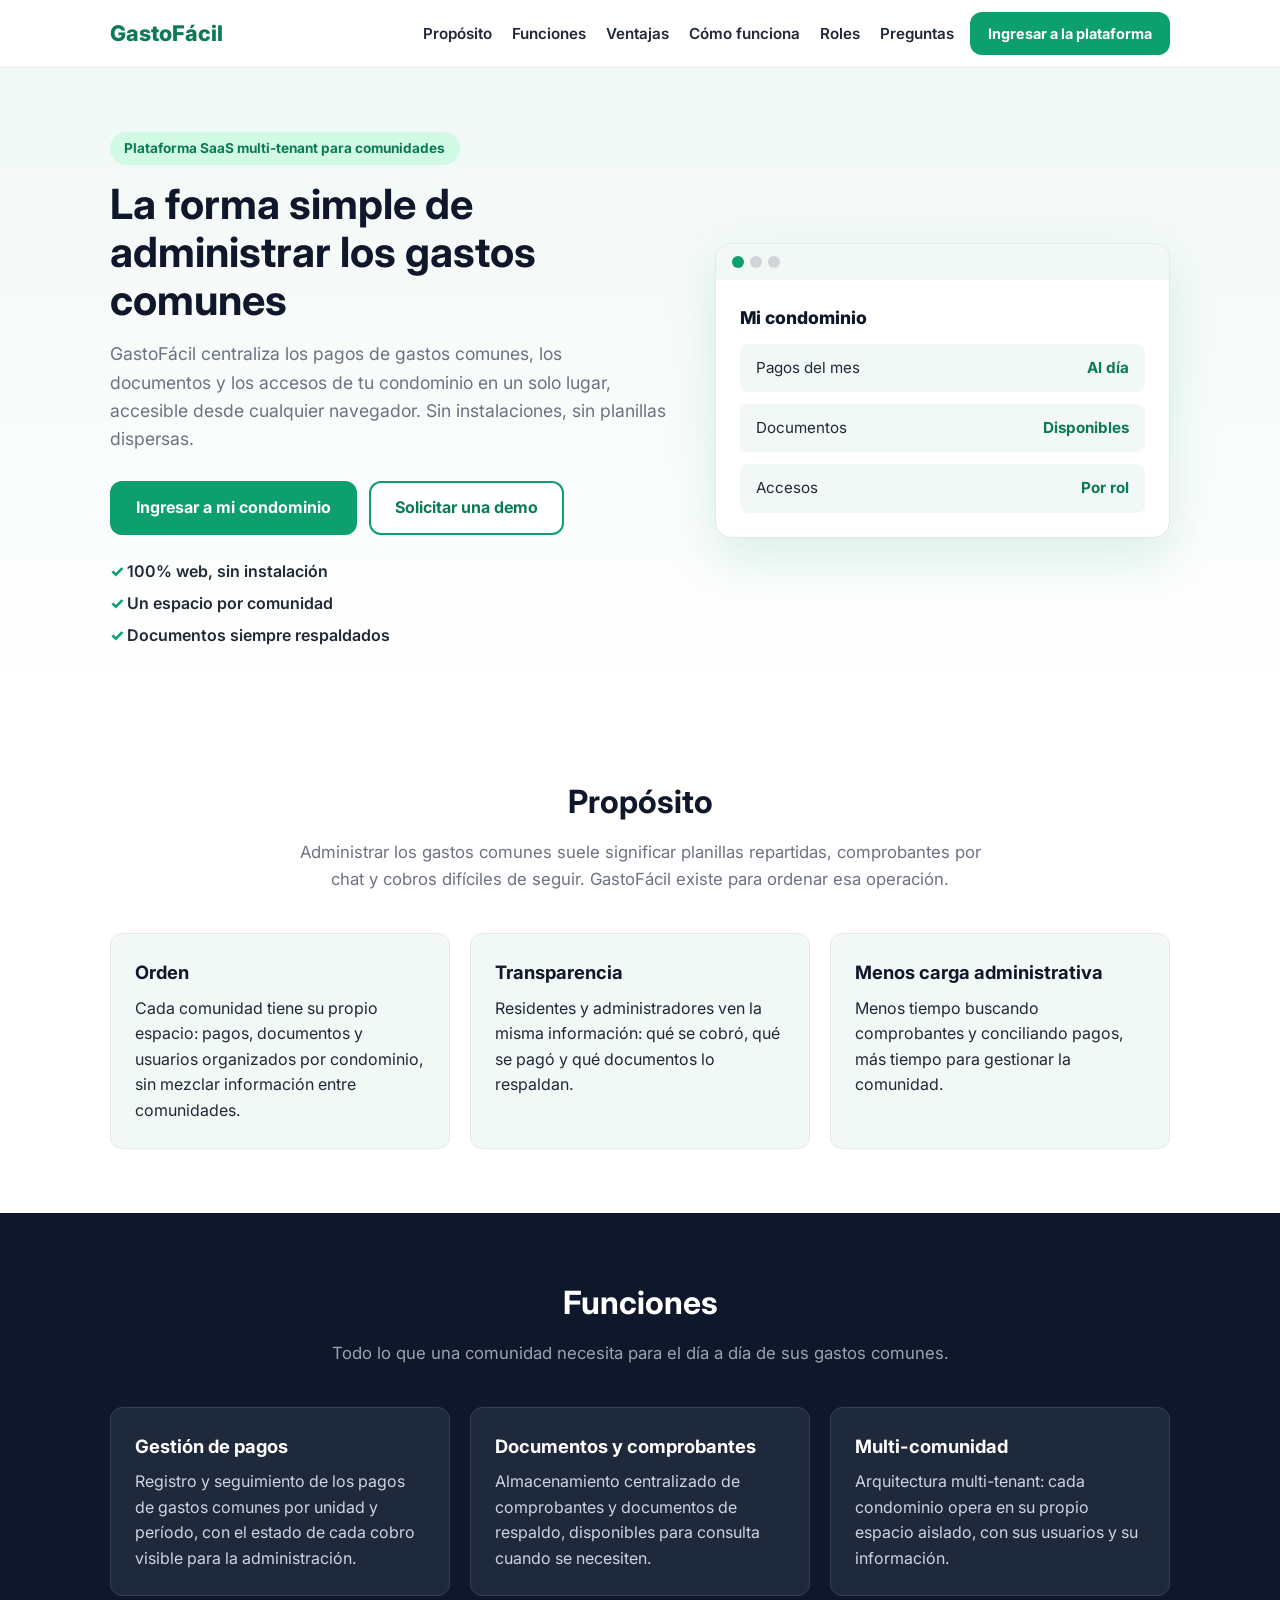
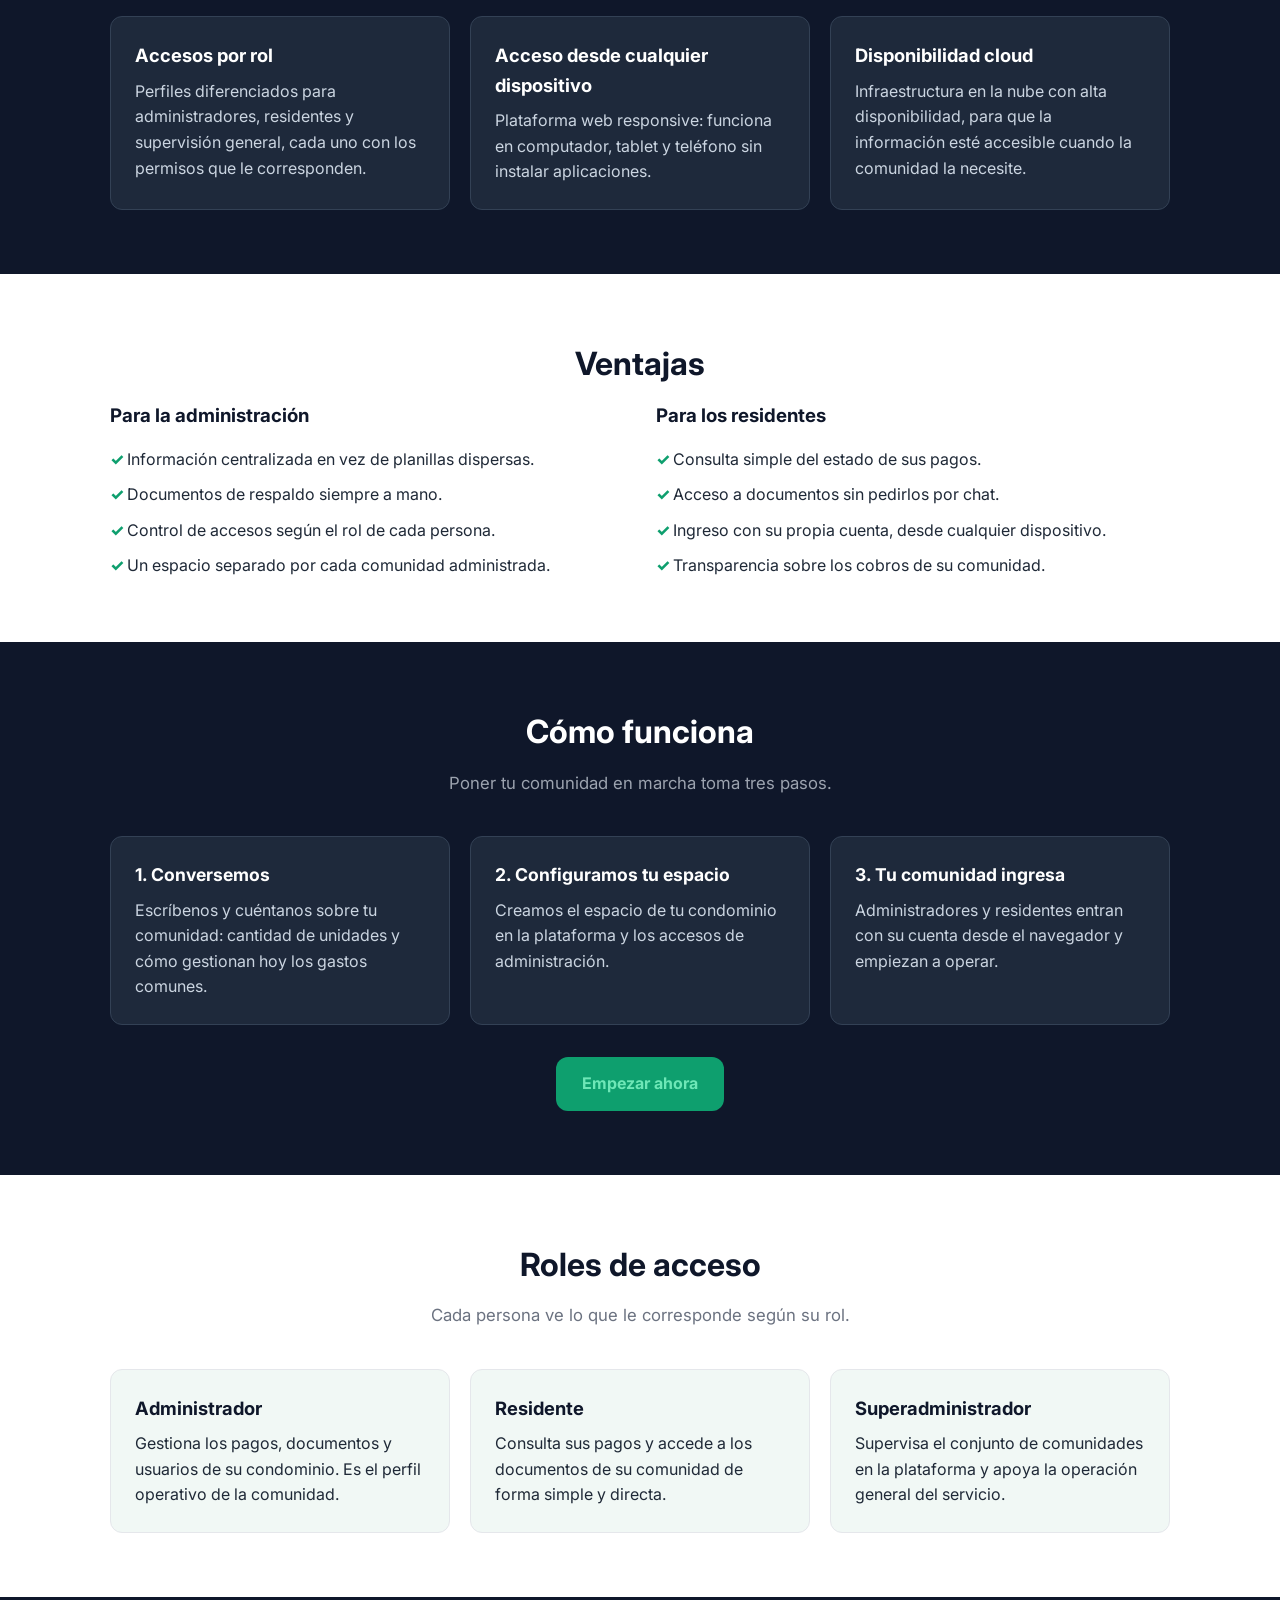
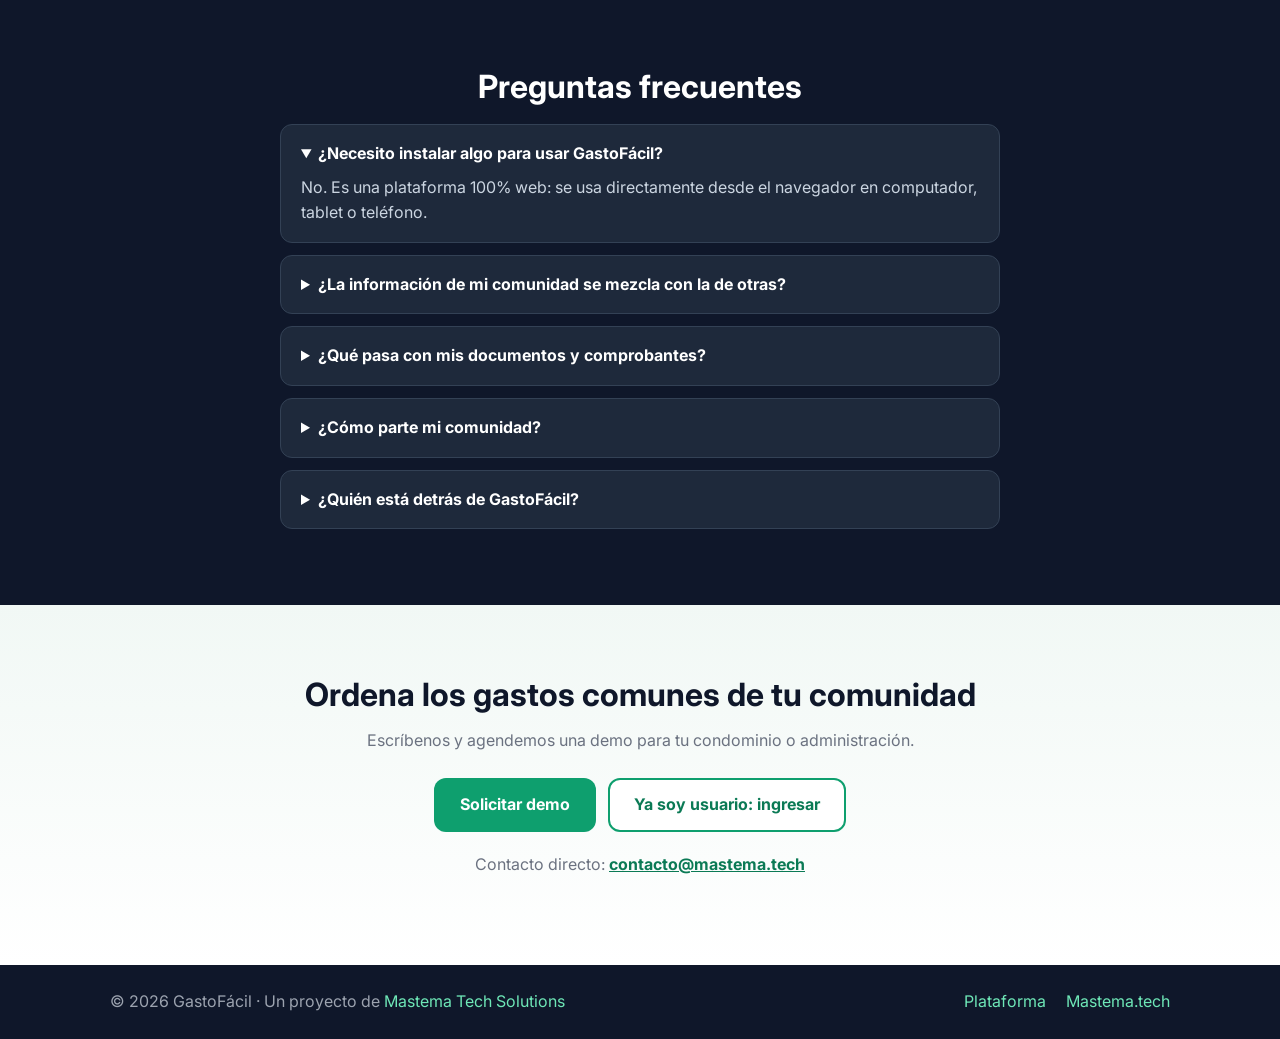
==== public/index.html @ b826c1fd "Estructura public/ + wrangler.jsonc para deploy en Cloudflare" ====
<!DOCTYPE html>
<html lang="es">
<head>
    <meta charset="UTF-8">
    <meta name="viewport" content="width=device-width, initial-scale=1.0">
    <meta name="description" content="GastoFácil: plataforma SaaS multi-tenant para administrar pagos de gastos comunes en comunidades habitacionales. Centraliza pagos, documentos y accesos por condominio.">
    <meta property="og:title" content="GastoFácil | Administración simple de gastos comunes">
    <meta property="og:description" content="Plataforma web para que condominios y comunidades gestionen pagos de gastos comunes, documentos y accesos en un solo lugar.">
    <meta property="og:type" content="website">
    <title>GastoFácil | Administración simple de gastos comunes</title>
    <link rel="preconnect" href="https://fonts.googleapis.com">
    <link rel="preconnect" href="https://fonts.gstatic.com" crossorigin>
    <link href="https://fonts.googleapis.com/css2?family=Inter:wght@400;600;700;800&display=swap" rel="stylesheet">
    <link rel="stylesheet" href="styles.css">
</head>
<body>
    <a href="#main-content" class="skip-link">Saltar al contenido principal</a>

    <header class="navbar">
        <div class="nav-content">
            <a href="#inicio" class="logo" aria-label="GastoFácil, ir al inicio">GastoFácil</a>
            <nav class="desktop-nav" aria-label="Navegación principal">
                <ul class="nav-links-desktop">
                    <li><a href="#proposito">Propósito</a></li>
                    <li><a href="#funciones">Funciones</a></li>
                    <li><a href="#ventajas">Ventajas</a></li>
                    <li><a href="#como-funciona">Cómo funciona</a></li>
                    <li><a href="#roles">Roles</a></li>
                    <li><a href="#faq">Preguntas</a></li>
                </ul>
            </nav>
            <a href="https://gastofacil.femedinare.tech/" class="btn btn-primary btn-sm">Ingresar a la plataforma</a>
            <button class="menu-toggle" aria-label="Abrir menú" aria-expanded="false">
                <span></span>
                <span></span>
                <span></span>
            </button>
        </div>
    </header>
    <nav class="mobile-nav" aria-label="Navegación móvil">
        <ul class="nav-links">
            <li><a href="#proposito">Propósito</a></li>
            <li><a href="#funciones">Funciones</a></li>
            <li><a href="#ventajas">Ventajas</a></li>
            <li><a href="#como-funciona">Cómo funciona</a></li>
            <li><a href="#roles">Roles</a></li>
            <li><a href="#faq">Preguntas</a></li>
            <li><a href="https://gastofacil.femedinare.tech/" class="btn btn-primary">Ingresar a la plataforma</a></li>
        </ul>
    </nav>

    <main id="main-content">
        <section id="inicio" class="hero">
            <div class="container hero-grid">
                <div class="hero-content">
                    <p class="hero-badge">Plataforma SaaS multi-tenant para comunidades</p>
                    <h1>La forma simple de administrar los gastos comunes</h1>
                    <p class="hero-description">GastoFácil centraliza los pagos de gastos comunes, los documentos y los accesos de tu condominio en un solo lugar, accesible desde cualquier navegador. Sin instalaciones, sin planillas dispersas.</p>
                    <div class="hero-buttons">
                        <a href="https://gastofacil.femedinare.tech/" class="btn btn-primary">Ingresar a mi condominio</a>
                        <a href="mailto:contacto@mastema.tech?subject=Demo%20GastoF%C3%A1cil%20para%20mi%20comunidad" class="btn btn-secondary">Solicitar una demo</a>
                    </div>
                    <ul class="hero-points">
                        <li>100% web, sin instalación</li>
                        <li>Un espacio por comunidad</li>
                        <li>Documentos siempre respaldados</li>
                    </ul>
                </div>
                <div class="hero-card" aria-hidden="true">
                    <div class="mock-window">
                        <div class="mock-bar"><span></span><span></span><span></span></div>
                        <div class="mock-body">
                            <p class="mock-title">Mi condominio</p>
                            <div class="mock-row"><span>Pagos del mes</span><strong>Al día</strong></div>
                            <div class="mock-row"><span>Documentos</span><strong>Disponibles</strong></div>
                            <div class="mock-row"><span>Accesos</span><strong>Por rol</strong></div>
                        </div>
                    </div>
                </div>
            </div>
        </section>

        <section id="proposito" class="section">
            <div class="container">
                <h2 class="section-title">Propósito</h2>
                <p class="section-lead">Administrar los gastos comunes suele significar planillas repartidas, comprobantes por chat y cobros difíciles de seguir. GastoFácil existe para ordenar esa operación.</p>
                <div class="cards-3">
                    <article class="card">
                        <h3>Orden</h3>
                        <p>Cada comunidad tiene su propio espacio: pagos, documentos y usuarios organizados por condominio, sin mezclar información entre comunidades.</p>
                    </article>
                    <article class="card">
                        <h3>Transparencia</h3>
                        <p>Residentes y administradores ven la misma información: qué se cobró, qué se pagó y qué documentos lo respaldan.</p>
                    </article>
                    <article class="card">
                        <h3>Menos carga administrativa</h3>
                        <p>Menos tiempo buscando comprobantes y conciliando pagos, más tiempo para gestionar la comunidad.</p>
                    </article>
                </div>
            </div>
        </section>

        <section id="funciones" class="section section-dark">
            <div class="container">
                <h2 class="section-title">Funciones</h2>
                <p class="section-lead">Todo lo que una comunidad necesita para el día a día de sus gastos comunes.</p>
                <div class="cards-3">
                    <article class="card">
                        <h3>Gestión de pagos</h3>
                        <p>Registro y seguimiento de los pagos de gastos comunes por unidad y período, con el estado de cada cobro visible para la administración.</p>
                    </article>
                    <article class="card">
                        <h3>Documentos y comprobantes</h3>
                        <p>Almacenamiento centralizado de comprobantes y documentos de respaldo, disponibles para consulta cuando se necesiten.</p>
                    </article>
                    <article class="card">
                        <h3>Multi-comunidad</h3>
                        <p>Arquitectura multi-tenant: cada condominio opera en su propio espacio aislado, con sus usuarios y su información.</p>
                    </article>
                    <article class="card">
                        <h3>Accesos por rol</h3>
                        <p>Perfiles diferenciados para administradores, residentes y supervisión general, cada uno con los permisos que le corresponden.</p>
                    </article>
                    <article class="card">
                        <h3>Acceso desde cualquier dispositivo</h3>
                        <p>Plataforma web responsive: funciona en computador, tablet y teléfono sin instalar aplicaciones.</p>
                    </article>
                    <article class="card">
                        <h3>Disponibilidad cloud</h3>
                        <p>Infraestructura en la nube con alta disponibilidad, para que la información esté accesible cuando la comunidad la necesite.</p>
                    </article>
                </div>
            </div>
        </section>

        <section id="ventajas" class="section">
            <div class="container">
                <h2 class="section-title">Ventajas</h2>
                <div class="split">
                    <div>
                        <h3>Para la administración</h3>
                        <ul class="check-list">
                            <li>Información centralizada en vez de planillas dispersas.</li>
                            <li>Documentos de respaldo siempre a mano.</li>
                            <li>Control de accesos según el rol de cada persona.</li>
                            <li>Un espacio separado por cada comunidad administrada.</li>
                        </ul>
                    </div>
                    <div>
                        <h3>Para los residentes</h3>
                        <ul class="check-list">
                            <li>Consulta simple del estado de sus pagos.</li>
                            <li>Acceso a documentos sin pedirlos por chat.</li>
                            <li>Ingreso con su propia cuenta, desde cualquier dispositivo.</li>
                            <li>Transparencia sobre los cobros de su comunidad.</li>
                        </ul>
                    </div>
                </div>
            </div>
        </section>

        <section id="como-funciona" class="section section-dark">
            <div class="container">
                <h2 class="section-title">Cómo funciona</h2>
                <p class="section-lead">Poner tu comunidad en marcha toma tres pasos.</p>
                <ol class="steps">
                    <li>
                        <strong>1. Conversemos</strong>
                        <p>Escríbenos y cuéntanos sobre tu comunidad: cantidad de unidades y cómo gestionan hoy los gastos comunes.</p>
                    </li>
                    <li>
                        <strong>2. Configuramos tu espacio</strong>
                        <p>Creamos el espacio de tu condominio en la plataforma y los accesos de administración.</p>
                    </li>
                    <li>
                        <strong>3. Tu comunidad ingresa</strong>
                        <p>Administradores y residentes entran con su cuenta desde el navegador y empiezan a operar.</p>
                    </li>
                </ol>
                <div class="center">
                    <a href="mailto:contacto@mastema.tech?subject=Quiero%20GastoF%C3%A1cil%20para%20mi%20comunidad" class="btn btn-primary">Empezar ahora</a>
                </div>
            </div>
        </section>

        <section id="roles" class="section">
            <div class="container">
                <h2 class="section-title">Roles de acceso</h2>
                <p class="section-lead">Cada persona ve lo que le corresponde según su rol.</p>
                <div class="cards-3">
                    <article class="card">
                        <h3>Administrador</h3>
                        <p>Gestiona los pagos, documentos y usuarios de su condominio. Es el perfil operativo de la comunidad.</p>
                    </article>
                    <article class="card">
                        <h3>Residente</h3>
                        <p>Consulta sus pagos y accede a los documentos de su comunidad de forma simple y directa.</p>
                    </article>
                    <article class="card">
                        <h3>Superadministrador</h3>
                        <p>Supervisa el conjunto de comunidades en la plataforma y apoya la operación general del servicio.</p>
                    </article>
                </div>
            </div>
        </section>

        <section id="faq" class="section section-dark">
            <div class="container narrow">
                <h2 class="section-title">Preguntas frecuentes</h2>
                <details class="faq-item" open>
                    <summary>¿Necesito instalar algo para usar GastoFácil?</summary>
                    <p>No. Es una plataforma 100% web: se usa directamente desde el navegador en computador, tablet o teléfono.</p>
                </details>
                <details class="faq-item">
                    <summary>¿La información de mi comunidad se mezcla con la de otras?</summary>
                    <p>No. La plataforma es multi-tenant: cada condominio tiene su propio espacio aislado con sus usuarios y su información.</p>
                </details>
                <details class="faq-item">
                    <summary>¿Qué pasa con mis documentos y comprobantes?</summary>
                    <p>Quedan almacenados de forma centralizada en la plataforma, disponibles para consulta y con respaldo en infraestructura cloud.</p>
                </details>
                <details class="faq-item">
                    <summary>¿Cómo parte mi comunidad?</summary>
                    <p>Escríbenos a <a href="mailto:contacto@mastema.tech">contacto@mastema.tech</a>. Configuramos el espacio de tu condominio y creamos los accesos iniciales.</p>
                </details>
                <details class="faq-item">
                    <summary>¿Quién está detrás de GastoFácil?</summary>
                    <p>GastoFácil es un proyecto de <a href="https://mastema.tech" target="_blank" rel="noopener noreferrer">Mastema Tech Solutions</a>, startup dedicada al desarrollo de SaaS, soporte TI y ciberseguridad.</p>
                </details>
            </div>
        </section>

        <section id="contacto" class="section cta">
            <div class="container narrow center">
                <h2>Ordena los gastos comunes de tu comunidad</h2>
                <p>Escríbenos y agendemos una demo para tu condominio o administración.</p>
                <div class="hero-buttons center">
                    <a href="mailto:contacto@mastema.tech?subject=Demo%20GastoF%C3%A1cil" class="btn btn-primary">Solicitar demo</a>
                    <a href="https://gastofacil.femedinare.tech/" class="btn btn-secondary">Ya soy usuario: ingresar</a>
                </div>
                <p class="contact-direct">Contacto directo: <a href="mailto:contacto@mastema.tech">contacto@mastema.tech</a></p>
            </div>
        </section>
    </main>

    <footer class="footer">
        <div class="container footer-grid">
            <p>&copy; <span id="year">2026</span> GastoFácil · Un proyecto de <a href="https://mastema.tech" target="_blank" rel="noopener noreferrer">Mastema Tech Solutions</a></p>
            <div class="footer-links">
                <a href="https://gastofacil.femedinare.tech/">Plataforma</a>
                <a href="https://mastema.tech" target="_blank" rel="noopener noreferrer">Mastema.tech</a>
            </div>
        </div>
    </footer>

    <script src="script.js"></script>
</body>
</html>
---- public/styles.css ----
:root {
    --primary: #0e9f6e;
    --primary-dark: #0b7a55;
    --dark: #0f172a;
    --dark-2: #1e293b;
    --bg: #ffffff;
    --bg-soft: #f1f8f5;
    --text: #1f2937;
    --muted: #6b7280;
    --border: #e5e7eb;
    --radius: 12px;
    --max-width: 1100px;
}

* { box-sizing: border-box; margin: 0; padding: 0; }

html { scroll-behavior: smooth; }

body {
    font-family: 'Inter', system-ui, -apple-system, sans-serif;
    color: var(--text);
    background: var(--bg);
    line-height: 1.6;
}

.skip-link {
    position: absolute;
    left: -9999px;
    top: 0;
    background: var(--dark);
    color: #fff;
    padding: 0.75rem 1rem;
    z-index: 100;
}
.skip-link:focus { left: 0; }

.container { max-width: var(--max-width); margin: 0 auto; padding: 0 1.25rem; }
.container.narrow { max-width: 760px; }
.center { text-align: center; }

/* Navbar */
.navbar {
    position: sticky;
    top: 0;
    z-index: 50;
    background: rgba(255, 255, 255, 0.95);
    backdrop-filter: blur(8px);
    border-bottom: 1px solid var(--border);
}
.nav-content {
    max-width: var(--max-width);
    margin: 0 auto;
    padding: 0.75rem 1.25rem;
    display: flex;
    align-items: center;
    gap: 1rem;
}
.logo { font-weight: 800; font-size: 1.35rem; color: var(--primary-dark); text-decoration: none; }
.desktop-nav { margin-left: auto; }
.nav-links-desktop { display: flex; gap: 1.25rem; list-style: none; }
.nav-links-desktop a { text-decoration: none; color: var(--text); font-weight: 600; font-size: 0.95rem; }
.nav-links-desktop a:hover { color: var(--primary-dark); }

.menu-toggle {
    display: none;
    flex-direction: column;
    gap: 5px;
    background: none;
    border: none;
    cursor: pointer;
    padding: 0.5rem;
    min-width: 44px;
    min-height: 44px;
    justify-content: center;
}
.menu-toggle span { display: block; width: 24px; height: 3px; background: var(--dark); border-radius: 2px; }

.mobile-nav { display: none; background: #fff; border-bottom: 1px solid var(--border); }
.mobile-nav.active { display: block; }
.mobile-nav .nav-links { list-style: none; padding: 0.5rem 1.25rem 1rem; }
.mobile-nav .nav-links a:not(.btn) {
    display: block;
    padding: 0.75rem 0;
    text-decoration: none;
    color: var(--text);
    font-weight: 600;
    border-bottom: 1px solid var(--border);
}
.mobile-nav .btn { margin-top: 0.75rem; }

/* Buttons */
.btn {
    display: inline-block;
    padding: 0.75rem 1.5rem;
    border-radius: var(--radius);
    font-weight: 700;
    text-decoration: none;
    border: 2px solid transparent;
    cursor: pointer;
}
.btn-primary { background: var(--primary); color: #fff; }
.btn-primary:hover { background: var(--primary-dark); }
.btn-secondary { background: #fff; color: var(--primary-dark); border-color: var(--primary); }
.btn-secondary:hover { background: var(--bg-soft); }
.btn-sm { padding: 0.5rem 1rem; font-size: 0.9rem; }

/* Hero */
.hero { background: linear-gradient(180deg, var(--bg-soft), #fff); padding: 4rem 0; }
.hero-grid { display: grid; grid-template-columns: 1.1fr 0.9fr; gap: 3rem; align-items: center; }
.hero-badge {
    display: inline-block;
    background: #d1fae5;
    color: var(--primary-dark);
    font-weight: 700;
    font-size: 0.85rem;
    padding: 0.35rem 0.9rem;
    border-radius: 999px;
    margin-bottom: 1rem;
}
.hero h1 { font-size: 2.6rem; line-height: 1.15; color: var(--dark); margin-bottom: 1rem; }
.hero-description { font-size: 1.1rem; color: var(--muted); margin-bottom: 1.75rem; }
.hero-buttons { display: flex; gap: 0.75rem; flex-wrap: wrap; }
.hero-buttons.center { justify-content: center; }
.hero-points { list-style: none; margin-top: 1.5rem; display: flex; flex-direction: column; gap: 0.4rem; }
.hero-points li { color: var(--text); font-weight: 600; }
.hero-points li::before { content: "✓ "; color: var(--primary); font-weight: 800; }

.mock-window {
    background: #fff;
    border: 1px solid var(--border);
    border-radius: 16px;
    box-shadow: 0 20px 50px rgba(14, 159, 110, 0.15);
    overflow: hidden;
}
.mock-bar { display: flex; gap: 6px; padding: 0.75rem 1rem; background: var(--bg-soft); }
.mock-bar span { width: 12px; height: 12px; border-radius: 50%; background: #d1d5db; }
.mock-bar span:first-child { background: var(--primary); }
.mock-body { padding: 1.5rem; display: flex; flex-direction: column; gap: 0.75rem; }
.mock-title { font-weight: 800; color: var(--dark); font-size: 1.1rem; }
.mock-row {
    display: flex;
    justify-content: space-between;
    padding: 0.75rem 1rem;
    background: var(--bg-soft);
    border-radius: 8px;
    font-size: 0.95rem;
}
.mock-row strong { color: var(--primary-dark); }

/* Sections */
.section { padding: 4rem 0; }
.section-dark { background: var(--dark); color: #e5e7eb; }
.section-dark .section-title { color: #fff; }
.section-dark .section-lead { color: #9ca3af; }
.section-dark .card { background: var(--dark-2); border-color: #334155; color: #e5e7eb; }
.section-dark .card h3 { color: #fff; }
.section-dark .card p { color: #cbd5e1; }
.section-dark a { color: #6ee7b7; }

.section-title { font-size: 2rem; color: var(--dark); margin-bottom: 0.75rem; text-align: center; }
.section-lead { text-align: center; color: var(--muted); max-width: 700px; margin: 0 auto 2.5rem; font-size: 1.05rem; }

.cards-3 { display: grid; grid-template-columns: repeat(3, 1fr); gap: 1.25rem; }
.card {
    background: #fff;
    border: 1px solid var(--border);
    border-radius: var(--radius);
    padding: 1.5rem;
}
.section:not(.section-dark) .card { background: var(--bg-soft); }
.card h3 { color: var(--dark); margin-bottom: 0.5rem; font-size: 1.15rem; }

.split { display: grid; grid-template-columns: 1fr 1fr; gap: 2rem; }
.split h3 { color: var(--dark); margin-bottom: 1rem; }
.check-list { list-style: none; display: flex; flex-direction: column; gap: 0.6rem; }
.check-list li::before { content: "✓ "; color: var(--primary); font-weight: 800; }

.steps { list-style: none; display: grid; grid-template-columns: repeat(3, 1fr); gap: 1.25rem; margin-bottom: 2rem; counter-reset: step; }
.steps li { background: var(--dark-2); border: 1px solid #334155; border-radius: var(--radius); padding: 1.5rem; }
.steps strong { color: #fff; font-size: 1.1rem; display: block; margin-bottom: 0.5rem; }
.steps p { color: #cbd5e1; }

.faq-item {
    background: var(--dark-2);
    border: 1px solid #334155;
    border-radius: var(--radius);
    padding: 1rem 1.25rem;
    margin-bottom: 0.75rem;
}
.faq-item summary { cursor: pointer; font-weight: 700; color: #fff; }
.faq-item p { margin-top: 0.5rem; color: #cbd5e1; }

.cta { background: linear-gradient(180deg, var(--bg-soft), #fff); }
.cta h2 { color: var(--dark); font-size: 2rem; margin-bottom: 0.5rem; }
.cta p { color: var(--muted); margin-bottom: 1.5rem; }
.contact-direct { margin-top: 1.25rem; }
.contact-direct a { color: var(--primary-dark); font-weight: 700; }

/* Footer */
.footer { background: var(--dark); color: #9ca3af; padding: 1.5rem 0; }
.footer-grid { display: flex; justify-content: space-between; align-items: center; gap: 1rem; flex-wrap: wrap; }
.footer a { color: #6ee7b7; text-decoration: none; }
.footer-links { display: flex; gap: 1.25rem; }

a:focus-visible, button:focus-visible, summary:focus-visible {
    outline: 3px solid var(--primary);
    outline-offset: 2px;
}

@media (max-width: 900px) {
    .hero-grid { grid-template-columns: 1fr; }
    .cards-3 { grid-template-columns: 1fr 1fr; }
    .steps { grid-template-columns: 1fr; }
}
@media (max-width: 640px) {
    .desktop-nav, .nav-content .btn-sm { display: none; }
    .menu-toggle { display: flex; margin-left: auto; }
    .cards-3, .split { grid-template-columns: 1fr; }
    .hero h1 { font-size: 2rem; }
    .section { padding: 3rem 0; }
}
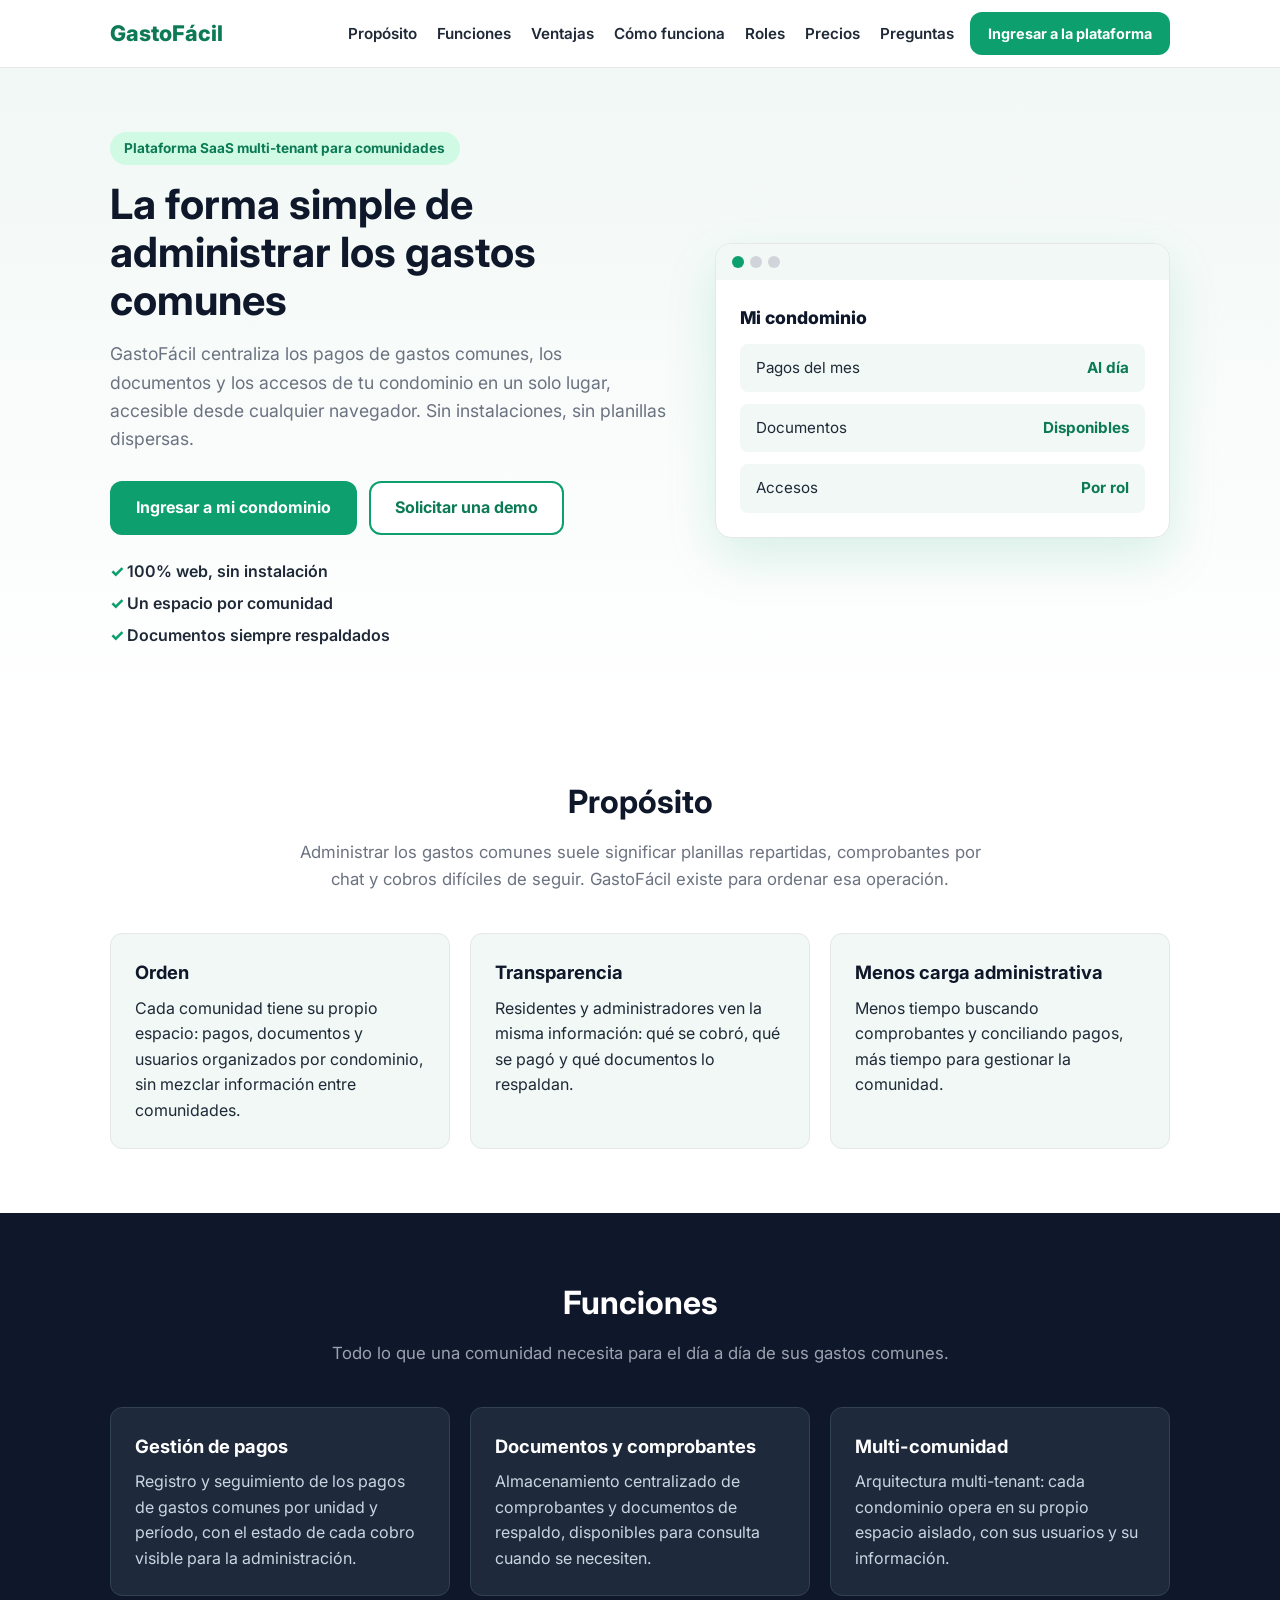
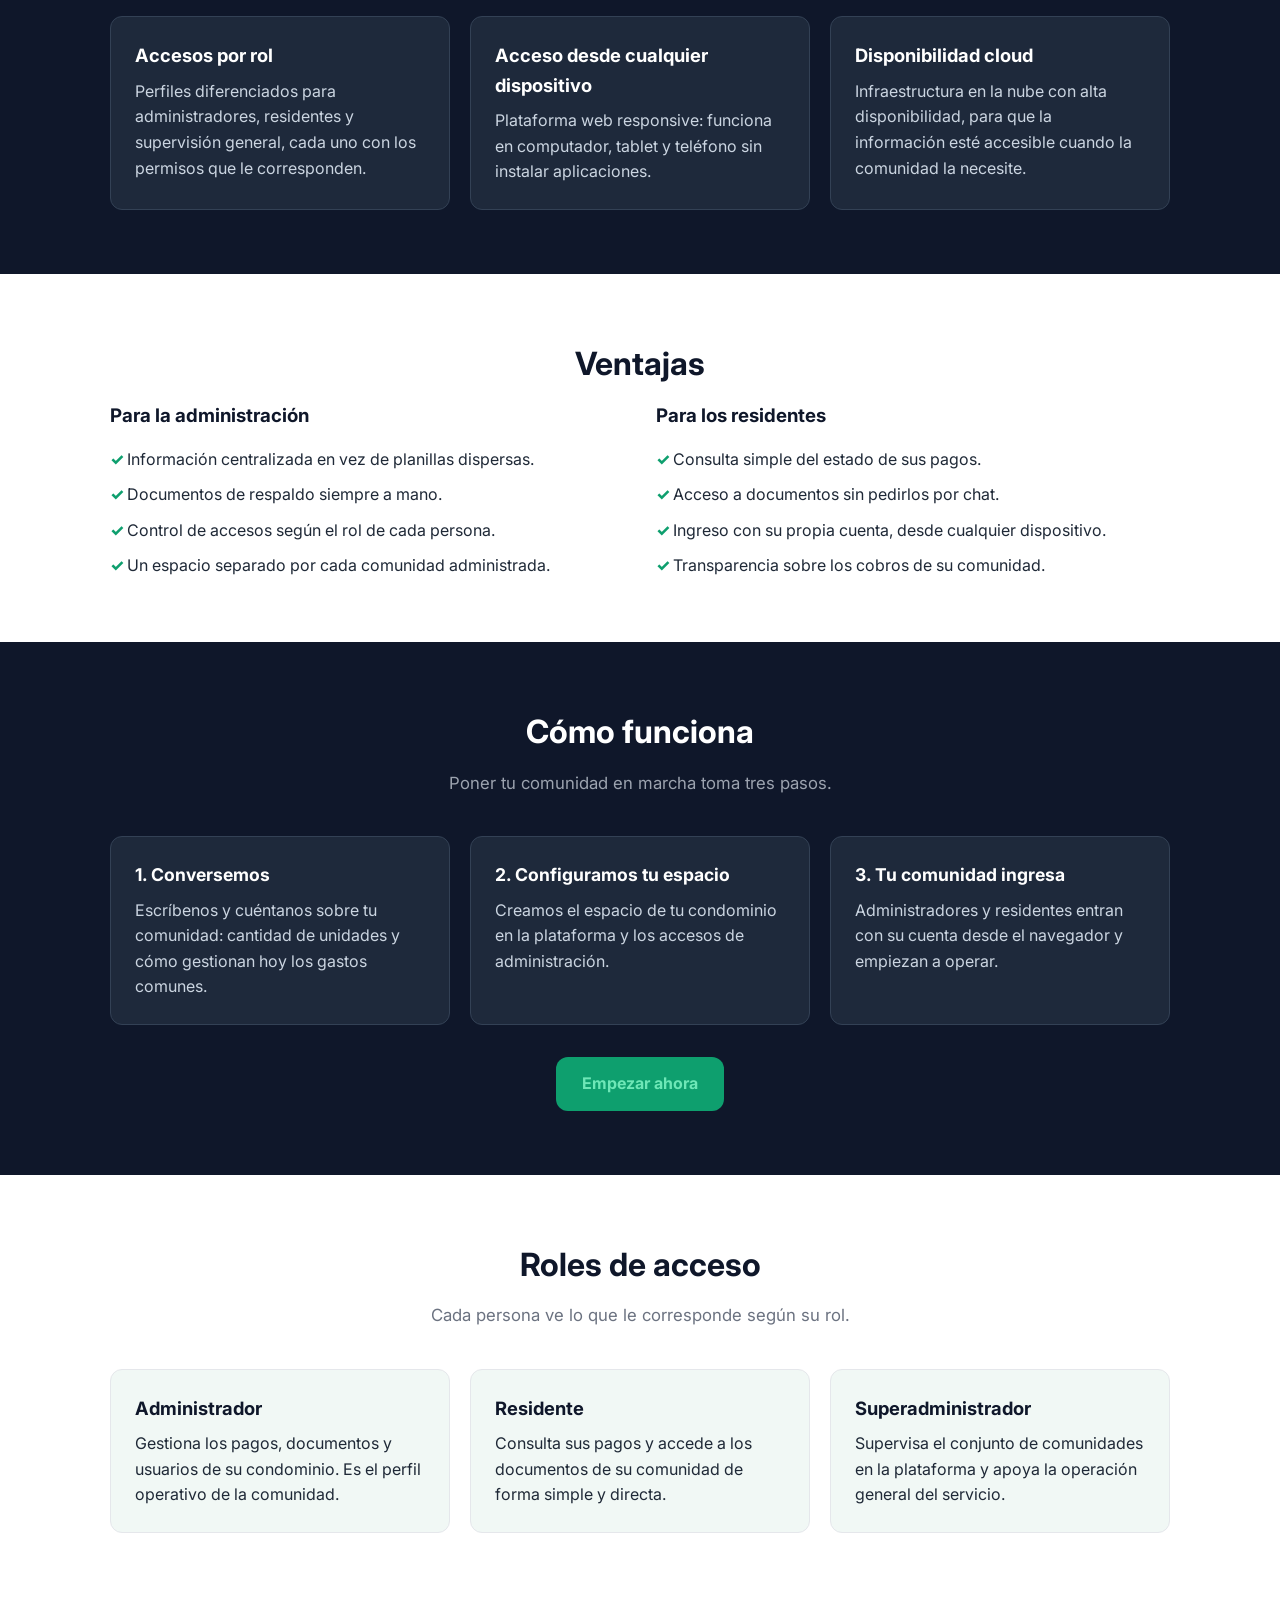
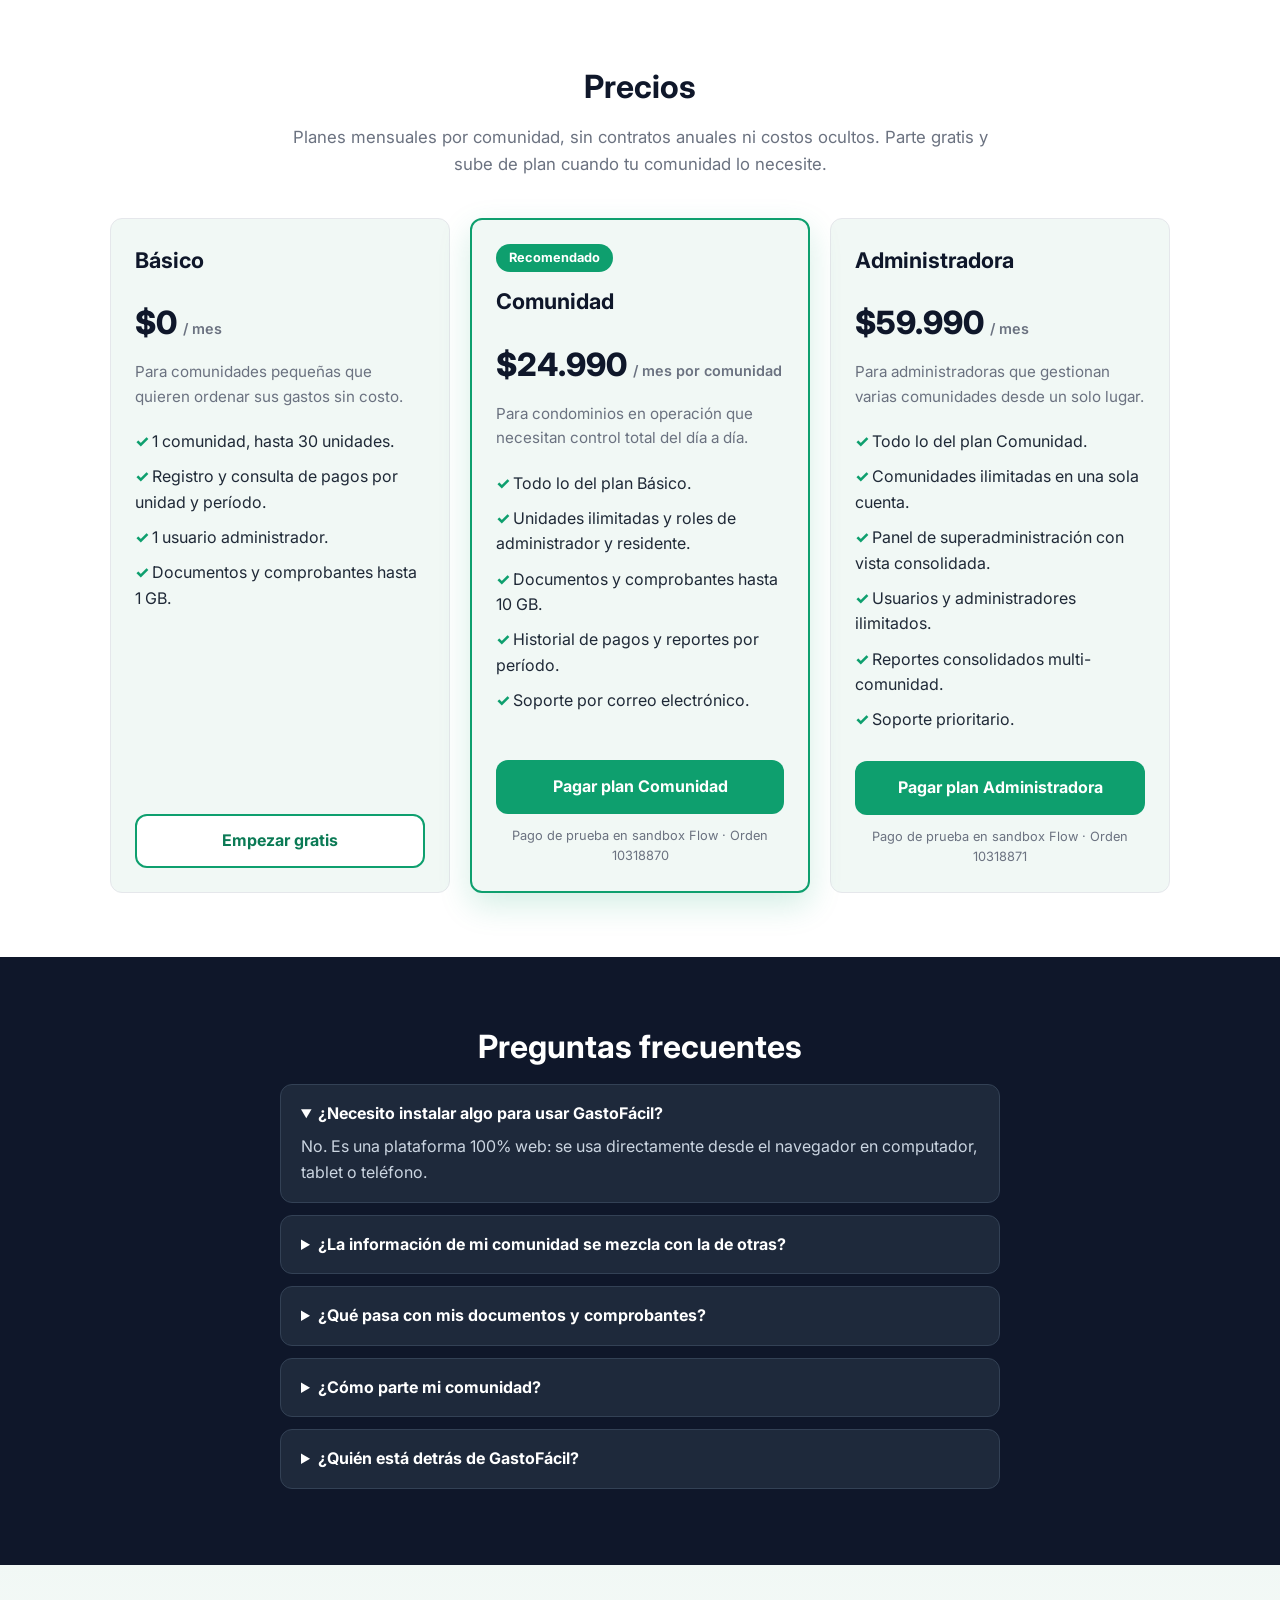
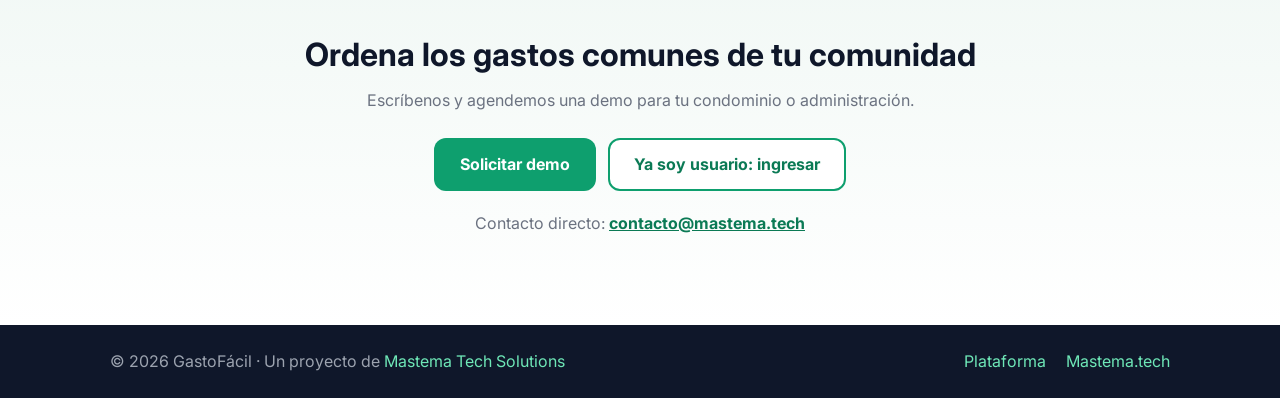
==== commit 9a82a697: "Agrega seccion de precios con 3 planes y botones de pago Flow sandbox" ====
--- a/public/index.html
+++ b/public/index.html
@@ -26,6 +26,7 @@
                     <li><a href="#ventajas">Ventajas</a></li>
                     <li><a href="#como-funciona">Cómo funciona</a></li>
                     <li><a href="#roles">Roles</a></li>
+                    <li><a href="#precios">Precios</a></li>
                     <li><a href="#faq">Preguntas</a></li>
                 </ul>
             </nav>
@@ -44,6 +45,7 @@
             <li><a href="#ventajas">Ventajas</a></li>
             <li><a href="#como-funciona">Cómo funciona</a></li>
             <li><a href="#roles">Roles</a></li>
+            <li><a href="#precios">Precios</a></li>
             <li><a href="#faq">Preguntas</a></li>
             <li><a href="https://gastofacil.femedinare.tech/" class="btn btn-primary">Ingresar a la plataforma</a></li>
         </ul>
@@ -205,6 +207,57 @@
             </div>
         </section>
 
+        <section id="precios" class="section">
+            <div class="container">
+                <h2 class="section-title">Precios</h2>
+                <p class="section-lead">Planes mensuales por comunidad, sin contratos anuales ni costos ocultos. Parte gratis y sube de plan cuando tu comunidad lo necesite.</p>
+                <div class="cards-3 pricing">
+                    <article class="card plan">
+                        <h3>Básico</h3>
+                        <p class="plan-price">$0 <span>/ mes</span></p>
+                        <p class="plan-tagline">Para comunidades pequeñas que quieren ordenar sus gastos sin costo.</p>
+                        <ul class="check-list">
+                            <li>1 comunidad, hasta 30 unidades.</li>
+                            <li>Registro y consulta de pagos por unidad y período.</li>
+                            <li>1 usuario administrador.</li>
+                            <li>Documentos y comprobantes hasta 1 GB.</li>
+                        </ul>
+                        <a href="mailto:contacto@mastema.tech?subject=GastoF%C3%A1cil%20Plan%20B%C3%A1sico" class="btn btn-secondary">Empezar gratis</a>
+                    </article>
+                    <article class="card plan plan-featured">
+                        <p class="plan-badge">Recomendado</p>
+                        <h3>Comunidad</h3>
+                        <p class="plan-price">$24.990 <span>/ mes por comunidad</span></p>
+                        <p class="plan-tagline">Para condominios en operación que necesitan control total del día a día.</p>
+                        <ul class="check-list">
+                            <li>Todo lo del plan Básico.</li>
+                            <li>Unidades ilimitadas y roles de administrador y residente.</li>
+                            <li>Documentos y comprobantes hasta 10 GB.</li>
+                            <li>Historial de pagos y reportes por período.</li>
+                            <li>Soporte por correo electrónico.</li>
+                        </ul>
+                        <a href="https://sandbox.flow.cl/app/web/pay.php?token=37708AC8B15FFA777FD43833BEC082DEB663CC7L" class="btn btn-primary" target="_blank" rel="noopener noreferrer">Pagar plan Comunidad</a>
+                        <p class="plan-note">Pago de prueba en sandbox Flow · Orden 10318870</p>
+                    </article>
+                    <article class="card plan">
+                        <h3>Administradora</h3>
+                        <p class="plan-price">$59.990 <span>/ mes</span></p>
+                        <p class="plan-tagline">Para administradoras que gestionan varias comunidades desde un solo lugar.</p>
+                        <ul class="check-list">
+                            <li>Todo lo del plan Comunidad.</li>
+                            <li>Comunidades ilimitadas en una sola cuenta.</li>
+                            <li>Panel de superadministración con vista consolidada.</li>
+                            <li>Usuarios y administradores ilimitados.</li>
+                            <li>Reportes consolidados multi-comunidad.</li>
+                            <li>Soporte prioritario.</li>
+                        </ul>
+                        <a href="https://sandbox.flow.cl/app/web/pay.php?token=CDD99D182BD1B6A4672D918FBF1395AFDD29D47Y" class="btn btn-primary" target="_blank" rel="noopener noreferrer">Pagar plan Administradora</a>
+                        <p class="plan-note">Pago de prueba en sandbox Flow · Orden 10318871</p>
+                    </article>
+                </div>
+            </div>
+        </section>
+
         <section id="faq" class="section section-dark">
             <div class="container narrow">
                 <h2 class="section-title">Preguntas frecuentes</h2>
--- a/public/styles.css
+++ b/public/styles.css
@@ -202,6 +202,28 @@
 .footer a { color: #6ee7b7; text-decoration: none; }
 .footer-links { display: flex; gap: 1.25rem; }
 
+/* Pricing */
+.pricing { align-items: stretch; }
+.plan { display: flex; flex-direction: column; gap: 0.75rem; }
+.plan h3 { font-size: 1.35rem; }
+.plan-price { font-size: 2rem; font-weight: 800; color: var(--dark); }
+.plan-price span { font-size: 0.9rem; font-weight: 600; color: var(--muted); }
+.plan-tagline { color: var(--muted); font-size: 0.95rem; }
+.plan .check-list { margin: 0.5rem 0 1rem; }
+.plan .btn { margin-top: auto; text-align: center; }
+.plan-featured { border: 2px solid var(--primary); box-shadow: 0 12px 32px rgba(14, 159, 110, 0.18); position: relative; }
+.plan-badge {
+    display: inline-block;
+    align-self: flex-start;
+    background: var(--primary);
+    color: #fff;
+    font-weight: 700;
+    font-size: 0.8rem;
+    padding: 0.25rem 0.8rem;
+    border-radius: 999px;
+}
+.plan-note { font-size: 0.8rem; color: var(--muted); text-align: center; }
+
 a:focus-visible, button:focus-visible, summary:focus-visible {
     outline: 3px solid var(--primary);
     outline-offset: 2px;
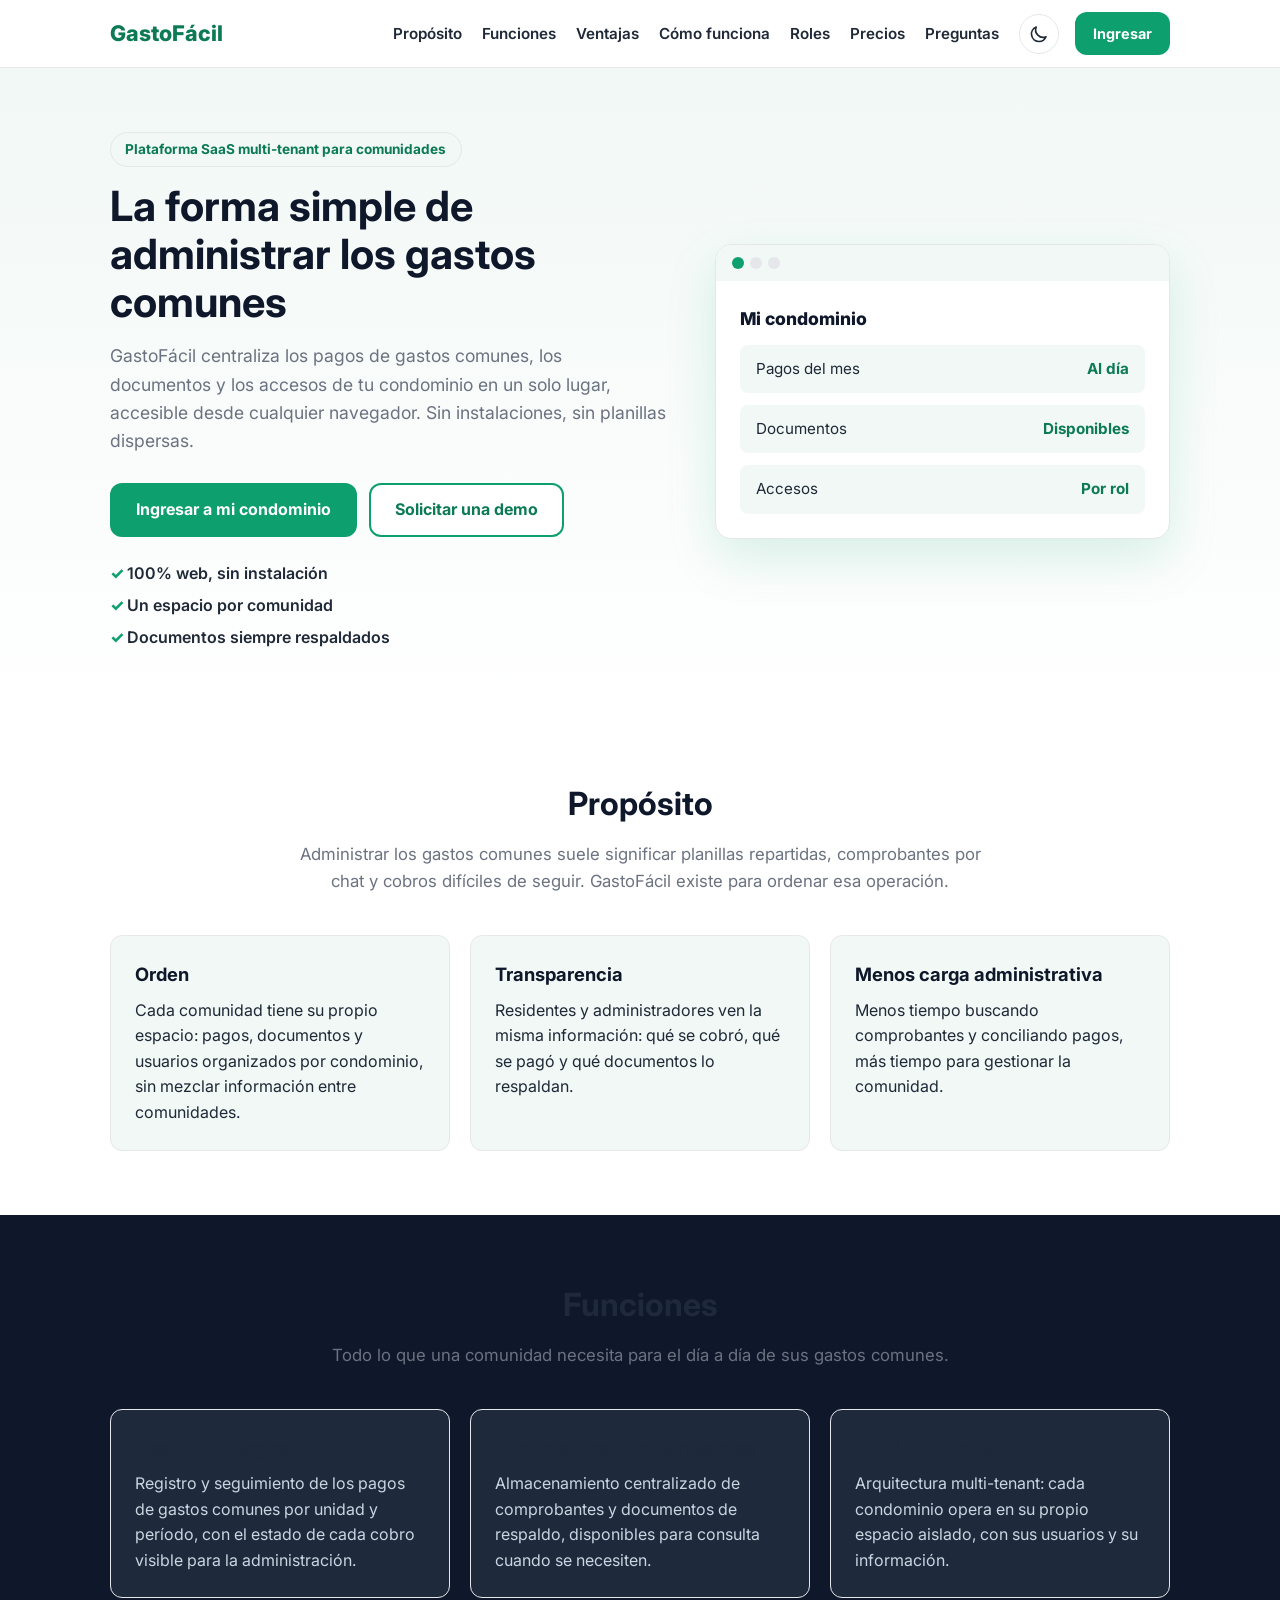
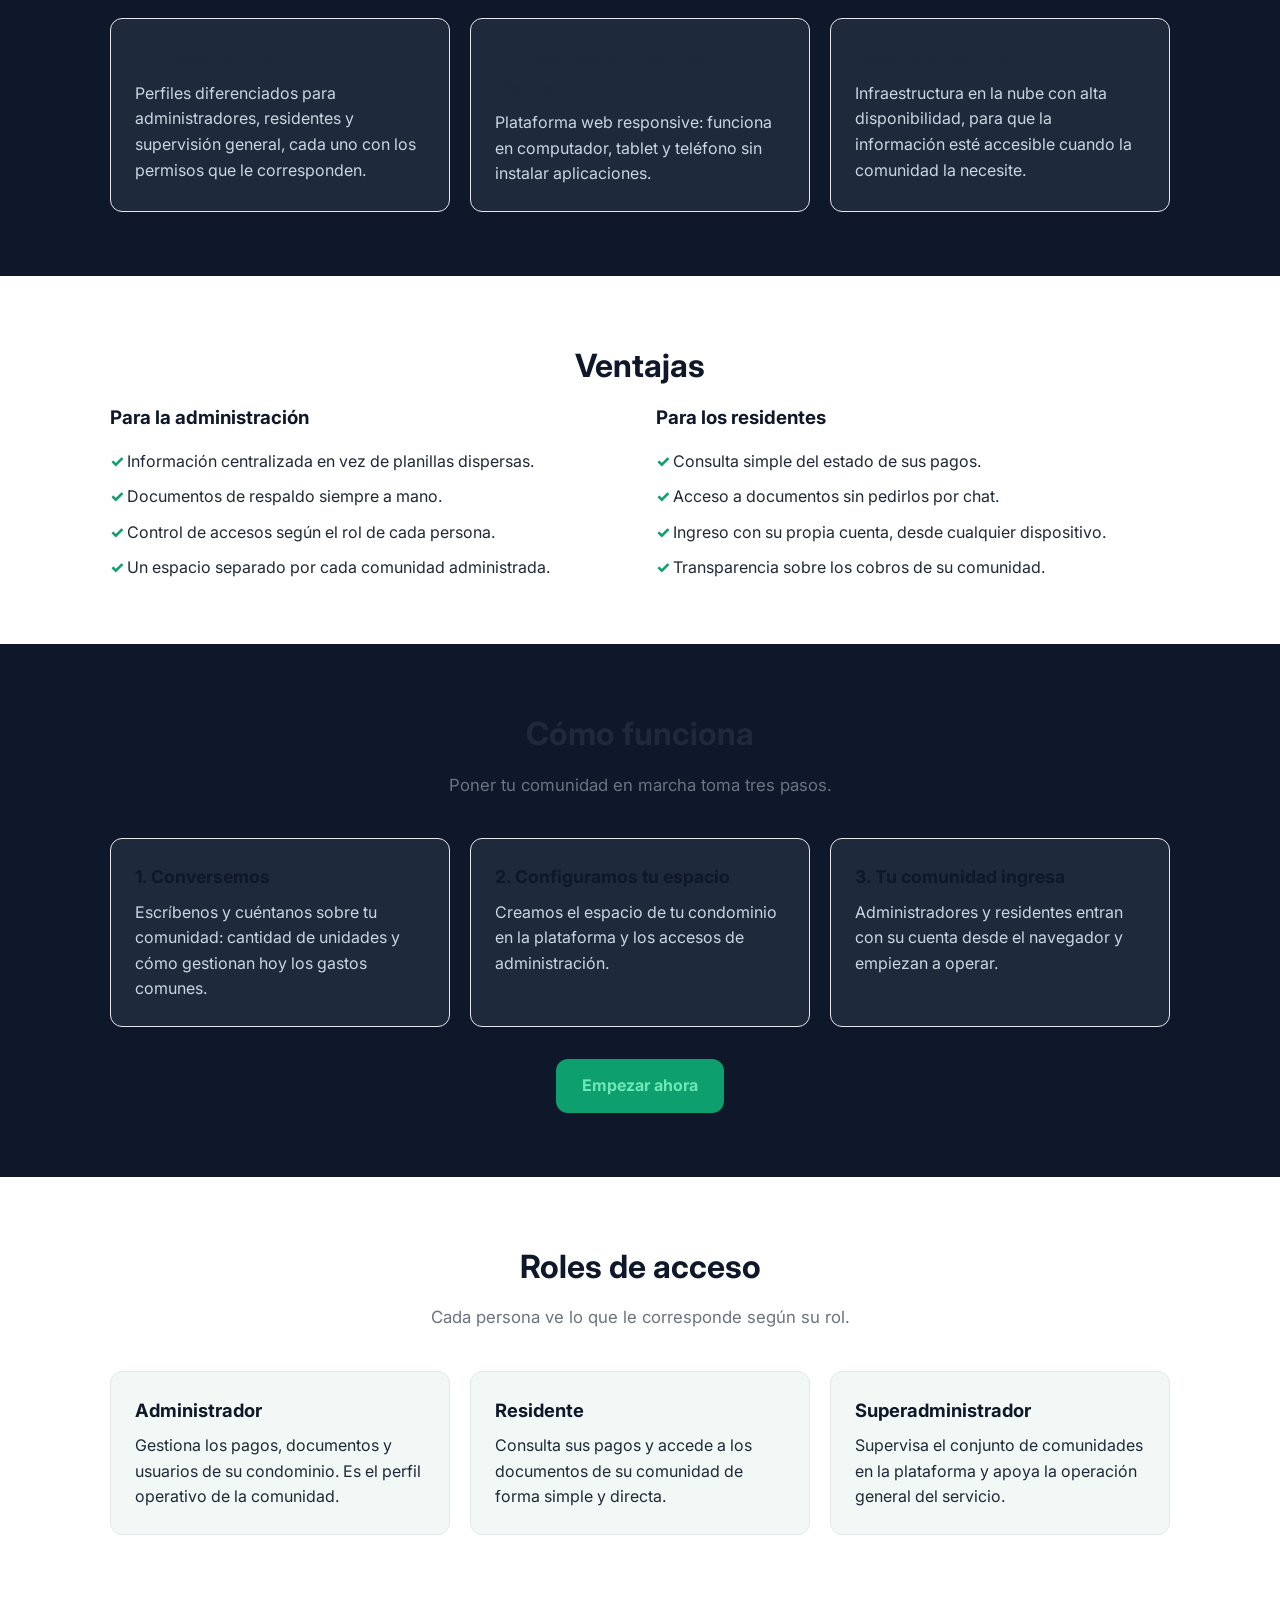
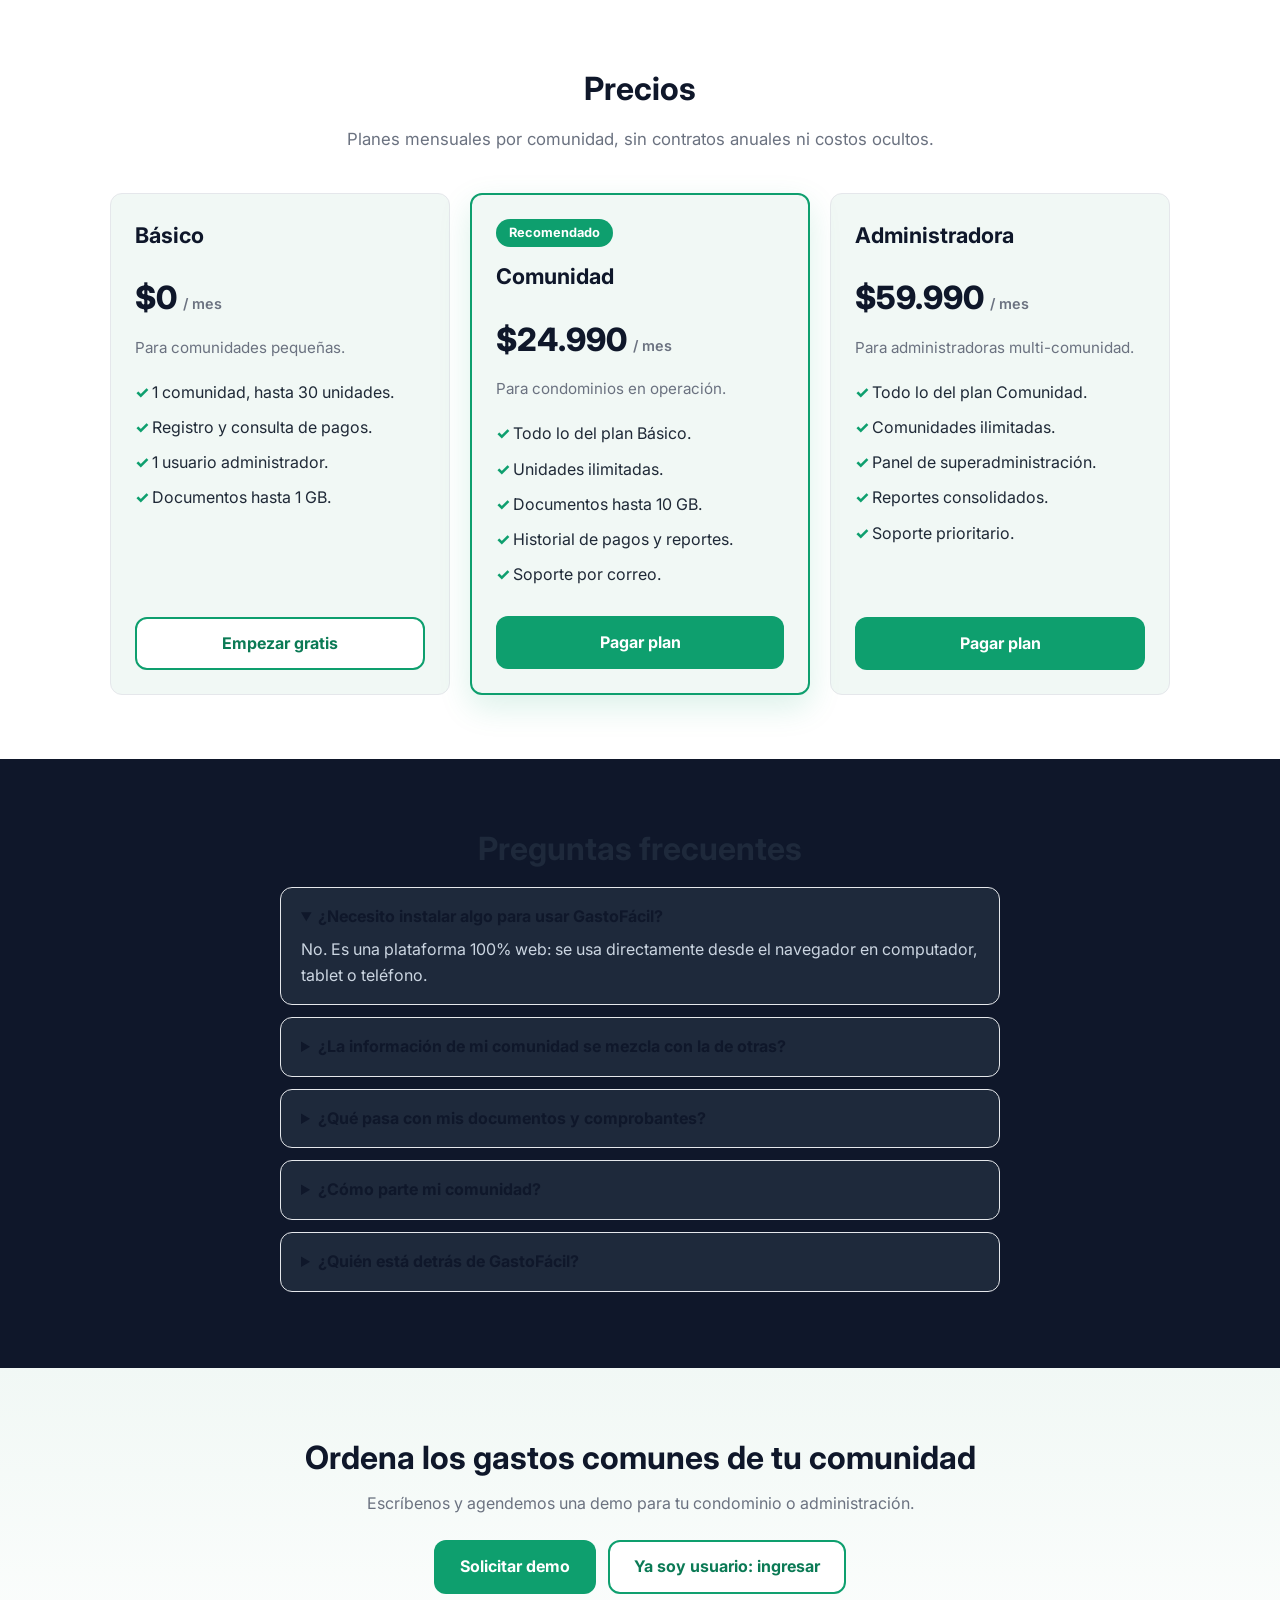
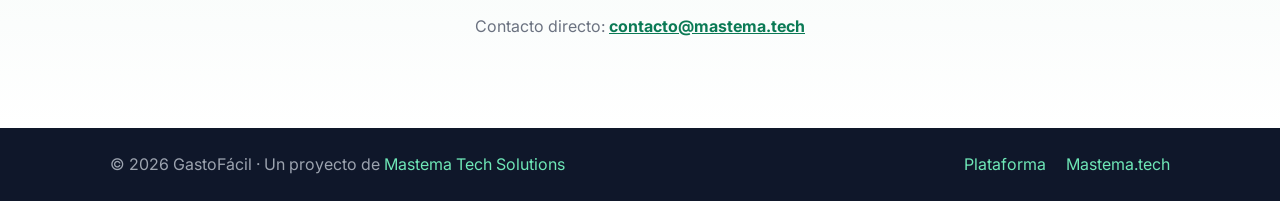
==== commit df3700d5: "feat: add dark theme with system detection and toggle" ====
--- a/public/index.html
+++ b/public/index.html
@@ -28,9 +28,19 @@
                     <li><a href="#roles">Roles</a></li>
                     <li><a href="#precios">Precios</a></li>
                     <li><a href="#faq">Preguntas</a></li>
+                    <li>
+                        <button class="theme-toggle" id="theme-toggle" aria-label="Cambiar tema">
+                            <svg id="theme-icon-sun" xmlns="http://www.w3.org/2000/svg" fill="none" viewBox="0 0 24 24" stroke="currentColor" style="display: none;">
+                                <path stroke-linecap="round" stroke-linejoin="round" stroke-width="2" d="M12 3v1m0 16v1m9-9h-1M4 12H3m15.364 6.364l-.707-.707M6.343 6.343l-.707-.707m12.728 0l-.707.707M6.343 17.657l-.707.707M16 12a4 4 0 11-8 0 4 4 0 018 0z" />
+                            </svg>
+                            <svg id="theme-icon-moon" xmlns="http://www.w3.org/2000/svg" fill="none" viewBox="0 0 24 24" stroke="currentColor">
+                                <path stroke-linecap="round" stroke-linejoin="round" stroke-width="2" d="M20.354 15.354A9 9 0 018.646 3.646 9.003 9.003 0 0012 21a9.003 9.003 0 008.354-5.646z" />
+                            </svg>
+                        </button>
+                    </li>
                 </ul>
             </nav>
-            <a href="https://gastofacil.femedinare.tech/" class="btn btn-primary btn-sm">Ingresar a la plataforma</a>
+            <a href="https://gastofacil.femedinare.tech/" class="btn btn-primary btn-sm">Ingresar</a>
             <button class="menu-toggle" aria-label="Abrir menú" aria-expanded="false">
                 <span></span>
                 <span></span>
@@ -47,6 +57,11 @@
             <li><a href="#roles">Roles</a></li>
             <li><a href="#precios">Precios</a></li>
             <li><a href="#faq">Preguntas</a></li>
+            <li>
+                <button class="theme-toggle" id="theme-toggle-mobile" aria-label="Cambiar tema">
+                    <span id="theme-text-mobile">Cambiar a modo oscuro</span>
+                </button>
+            </li>
             <li><a href="https://gastofacil.femedinare.tech/" class="btn btn-primary">Ingresar a la plataforma</a></li>
         </ul>
     </nav>
@@ -210,49 +225,46 @@
         <section id="precios" class="section">
             <div class="container">
                 <h2 class="section-title">Precios</h2>
-                <p class="section-lead">Planes mensuales por comunidad, sin contratos anuales ni costos ocultos. Parte gratis y sube de plan cuando tu comunidad lo necesite.</p>
+                <p class="section-lead">Planes mensuales por comunidad, sin contratos anuales ni costos ocultos.</p>
                 <div class="cards-3 pricing">
                     <article class="card plan">
                         <h3>Básico</h3>
                         <p class="plan-price">$0 <span>/ mes</span></p>
-                        <p class="plan-tagline">Para comunidades pequeñas que quieren ordenar sus gastos sin costo.</p>
+                        <p class="plan-tagline">Para comunidades pequeñas.</p>
                         <ul class="check-list">
                             <li>1 comunidad, hasta 30 unidades.</li>
-                            <li>Registro y consulta de pagos por unidad y período.</li>
+                            <li>Registro y consulta de pagos.</li>
                             <li>1 usuario administrador.</li>
-                            <li>Documentos y comprobantes hasta 1 GB.</li>
+                            <li>Documentos hasta 1 GB.</li>
                         </ul>
                         <a href="mailto:contacto@mastema.tech?subject=GastoF%C3%A1cil%20Plan%20B%C3%A1sico" class="btn btn-secondary">Empezar gratis</a>
                     </article>
                     <article class="card plan plan-featured">
                         <p class="plan-badge">Recomendado</p>
                         <h3>Comunidad</h3>
-                        <p class="plan-price">$24.990 <span>/ mes por comunidad</span></p>
-                        <p class="plan-tagline">Para condominios en operación que necesitan control total del día a día.</p>
+                        <p class="plan-price">$24.990 <span>/ mes</span></p>
+                        <p class="plan-tagline">Para condominios en operación.</p>
                         <ul class="check-list">
                             <li>Todo lo del plan Básico.</li>
-                            <li>Unidades ilimitadas y roles de administrador y residente.</li>
-                            <li>Documentos y comprobantes hasta 10 GB.</li>
-                            <li>Historial de pagos y reportes por período.</li>
-                            <li>Soporte por correo electrónico.</li>
-                        </ul>
-                        <a href="https://sandbox.flow.cl/app/web/pay.php?token=37708AC8B15FFA777FD43833BEC082DEB663CC7L" class="btn btn-primary" target="_blank" rel="noopener noreferrer">Pagar plan Comunidad</a>
-                        <p class="plan-note">Pago de prueba en sandbox Flow · Orden 10318870</p>
+                            <li>Unidades ilimitadas.</li>
+                            <li>Documentos hasta 10 GB.</li>
+                            <li>Historial de pagos y reportes.</li>
+                            <li>Soporte por correo.</li>
+                        </ul>
+                        <a href="https://sandbox.flow.cl/app/web/pay.php?token=37708AC8B15FFA777FD43833BEC082DEB663CC7L" class="btn btn-primary" target="_blank" rel="noopener noreferrer">Pagar plan</a>
                     </article>
                     <article class="card plan">
                         <h3>Administradora</h3>
                         <p class="plan-price">$59.990 <span>/ mes</span></p>
-                        <p class="plan-tagline">Para administradoras que gestionan varias comunidades desde un solo lugar.</p>
+                        <p class="plan-tagline">Para administradoras multi-comunidad.</p>
                         <ul class="check-list">
                             <li>Todo lo del plan Comunidad.</li>
-                            <li>Comunidades ilimitadas en una sola cuenta.</li>
-                            <li>Panel de superadministración con vista consolidada.</li>
-                            <li>Usuarios y administradores ilimitados.</li>
-                            <li>Reportes consolidados multi-comunidad.</li>
+                            <li>Comunidades ilimitadas.</li>
+                            <li>Panel de superadministración.</li>
+                            <li>Reportes consolidados.</li>
                             <li>Soporte prioritario.</li>
                         </ul>
-                        <a href="https://sandbox.flow.cl/app/web/pay.php?token=CDD99D182BD1B6A4672D918FBF1395AFDD29D47Y" class="btn btn-primary" target="_blank" rel="noopener noreferrer">Pagar plan Administradora</a>
-                        <p class="plan-note">Pago de prueba en sandbox Flow · Orden 10318871</p>
+                        <a href="https://sandbox.flow.cl/app/web/pay.php?token=CDD99D182BD1B6A4672D918FBF1395AFDD29D47Y" class="btn btn-primary" target="_blank" rel="noopener noreferrer">Pagar plan</a>
                     </article>
                 </div>
             </div>
@@ -279,7 +291,7 @@
                 </details>
                 <details class="faq-item">
                     <summary>¿Quién está detrás de GastoFácil?</summary>
-                    <p>GastoFácil es un proyecto de <a href="https://mastema.tech" target="_blank" rel="noopener noreferrer">Mastema Tech Solutions</a>, startup dedicada al desarrollo de SaaS, soporte TI y ciberseguridad.</p>
+                    <p>GastoFácil es un proyecto de <a href="https://mastema.tech" target="_blank" rel="noopener noreferrer">Mastema Tech Solutions</a>.</p>
                 </details>
             </div>
         </section>
--- a/public/styles.css
+++ b/public/styles.css
@@ -1,4 +1,5 @@
 :root {
+    /* Light theme (default) */
     --primary: #0e9f6e;
     --primary-dark: #0b7a55;
     --dark: #0f172a;
@@ -6,10 +7,82 @@
     --bg: #ffffff;
     --bg-soft: #f1f8f5;
     --text: #1f2937;
+    --text-heading: #0f172a;
     --muted: #6b7280;
     --border: #e5e7eb;
     --radius: 12px;
     --max-width: 1100px;
+    --shadow-color: rgba(14, 159, 110, 0.15);
+    
+    /* OKLCH semantic tokens (light) */
+    --color-background: oklch(1 0 0);
+    --color-foreground: oklch(0.145 0 0);
+    --color-card: oklch(1 0 0);
+    --color-card-foreground: oklch(0.145 0 0);
+    --color-primary-oklch: oklch(0.6 0.18 153);
+    --color-primary-foreground: oklch(0.985 0 0);
+    --color-muted: oklch(0.97 0 0);
+    --color-muted-foreground: oklch(0.45 0 0);
+    --color-accent: oklch(0.97 0 0);
+    --color-border: oklch(0.92 0 0);
+    --color-ring: oklch(0.6 0.18 153);
+}
+
+/* Dark theme */
+[data-theme="dark"], :root[data-theme="dark"] {
+    --primary: #22c55e;
+    --primary-dark: #16a34a;
+    --dark: #f8fafc;
+    --dark-2: #e2e8f0;
+    --bg: #0f172a;
+    --bg-soft: #1e293b;
+    --text: #e2e8f0;
+    --text-heading: #f8fafc;
+    --muted: #94a3b8;
+    --border: #334155;
+    --shadow-color: rgba(0, 0, 0, 0.3);
+    
+    /* OKLCH semantic tokens (dark) - matching gastofacil */
+    --color-background: oklch(0.145 0 0);
+    --color-foreground: oklch(0.985 0 0);
+    --color-card: oklch(0.205 0 0);
+    --color-card-foreground: oklch(0.985 0 0);
+    --color-primary-oklch: oklch(0.6 0.2 153);
+    --color-primary-foreground: oklch(0.145 0 0);
+    --color-muted: oklch(0.269 0 0);
+    --color-muted-foreground: oklch(0.7 0 0);
+    --color-accent: oklch(0.269 0 0);
+    --color-border: oklch(1 0 0 / 0.1);
+    --color-ring: oklch(0.556 0 0);
+}
+
+/* Auto theme detection */
+@media (prefers-color-scheme: dark) {
+    :root:not([data-theme="light"]) {
+        --primary: #22c55e;
+        --primary-dark: #16a34a;
+        --dark: #f8fafc;
+        --dark-2: #e2e8f0;
+        --bg: #0f172a;
+        --bg-soft: #1e293b;
+        --text: #e2e8f0;
+        --text-heading: #f8fafc;
+        --muted: #94a3b8;
+        --border: #334155;
+        --shadow-color: rgba(0, 0, 0, 0.3);
+        
+        --color-background: oklch(0.145 0 0);
+        --color-foreground: oklch(0.985 0 0);
+        --color-card: oklch(0.205 0 0);
+        --color-card-foreground: oklch(0.985 0 0);
+        --color-primary-oklch: oklch(0.6 0.2 153);
+        --color-primary-foreground: oklch(0.145 0 0);
+        --color-muted: oklch(0.269 0 0);
+        --color-muted-foreground: oklch(0.7 0 0);
+        --color-accent: oklch(0.269 0 0);
+        --color-border: oklch(1 0 0 / 0.1);
+        --color-ring: oklch(0.556 0 0);
+    }
 }
 
 * { box-sizing: border-box; margin: 0; padding: 0; }
@@ -21,6 +94,7 @@
     color: var(--text);
     background: var(--bg);
     line-height: 1.6;
+    transition: background-color 0.3s ease, color 0.3s ease;
 }
 
 .skip-link {
@@ -38,6 +112,31 @@
 .container.narrow { max-width: 760px; }
 .center { text-align: center; }
 
+/* Theme Toggle Button */
+.theme-toggle {
+    display: inline-flex;
+    align-items: center;
+    justify-content: center;
+    width: 40px;
+    height: 40px;
+    border-radius: 50%;
+    border: 1px solid var(--border);
+    background: var(--bg);
+    color: var(--text);
+    cursor: pointer;
+    transition: all 0.2s ease;
+}
+
+.theme-toggle:hover {
+    background: var(--bg-soft);
+    border-color: var(--primary);
+}
+
+.theme-toggle svg {
+    width: 20px;
+    height: 20px;
+}
+
 /* Navbar */
 .navbar {
     position: sticky;
@@ -46,7 +145,12 @@
     background: rgba(255, 255, 255, 0.95);
     backdrop-filter: blur(8px);
     border-bottom: 1px solid var(--border);
-}
+    transition: background-color 0.3s ease;
+}
+
+[data-theme="dark"] .navbar,
+@media (prefers-color-scheme: dark) { .navbar { background: rgba(15, 23, 42, 0.95); } }
+
 .nav-content {
     max-width: var(--max-width);
     margin: 0 auto;
@@ -57,7 +161,7 @@
 }
 .logo { font-weight: 800; font-size: 1.35rem; color: var(--primary-dark); text-decoration: none; }
 .desktop-nav { margin-left: auto; }
-.nav-links-desktop { display: flex; gap: 1.25rem; list-style: none; }
+.nav-links-desktop { display: flex; gap: 1.25rem; list-style: none; align-items: center; }
 .nav-links-desktop a { text-decoration: none; color: var(--text); font-weight: 600; font-size: 0.95rem; }
 .nav-links-desktop a:hover { color: var(--primary-dark); }
 
@@ -75,7 +179,7 @@
 }
 .menu-toggle span { display: block; width: 24px; height: 3px; background: var(--dark); border-radius: 2px; }
 
-.mobile-nav { display: none; background: #fff; border-bottom: 1px solid var(--border); }
+.mobile-nav { display: none; background: var(--bg); border-bottom: 1px solid var(--border); }
 .mobile-nav.active { display: block; }
 .mobile-nav .nav-links { list-style: none; padding: 0.5rem 1.25rem 1rem; }
 .mobile-nav .nav-links a:not(.btn) {
@@ -97,27 +201,29 @@
     text-decoration: none;
     border: 2px solid transparent;
     cursor: pointer;
+    transition: all 0.2s ease;
 }
 .btn-primary { background: var(--primary); color: #fff; }
 .btn-primary:hover { background: var(--primary-dark); }
-.btn-secondary { background: #fff; color: var(--primary-dark); border-color: var(--primary); }
+.btn-secondary { background: var(--bg); color: var(--primary-dark); border-color: var(--primary); }
 .btn-secondary:hover { background: var(--bg-soft); }
 .btn-sm { padding: 0.5rem 1rem; font-size: 0.9rem; }
 
 /* Hero */
-.hero { background: linear-gradient(180deg, var(--bg-soft), #fff); padding: 4rem 0; }
+.hero { background: linear-gradient(180deg, var(--bg-soft), var(--bg)); padding: 4rem 0; transition: background 0.3s ease; }
 .hero-grid { display: grid; grid-template-columns: 1.1fr 0.9fr; gap: 3rem; align-items: center; }
 .hero-badge {
     display: inline-block;
-    background: #d1fae5;
+    background: var(--bg-soft);
     color: var(--primary-dark);
     font-weight: 700;
     font-size: 0.85rem;
     padding: 0.35rem 0.9rem;
     border-radius: 999px;
     margin-bottom: 1rem;
-}
-.hero h1 { font-size: 2.6rem; line-height: 1.15; color: var(--dark); margin-bottom: 1rem; }
+    border: 1px solid var(--border);
+}
+.hero h1 { font-size: 2.6rem; line-height: 1.15; color: var(--text-heading); margin-bottom: 1rem; }
 .hero-description { font-size: 1.1rem; color: var(--muted); margin-bottom: 1.75rem; }
 .hero-buttons { display: flex; gap: 0.75rem; flex-wrap: wrap; }
 .hero-buttons.center { justify-content: center; }
@@ -126,17 +232,17 @@
 .hero-points li::before { content: "✓ "; color: var(--primary); font-weight: 800; }
 
 .mock-window {
-    background: #fff;
+    background: var(--bg);
     border: 1px solid var(--border);
     border-radius: 16px;
-    box-shadow: 0 20px 50px rgba(14, 159, 110, 0.15);
+    box-shadow: 0 20px 50px var(--shadow-color);
     overflow: hidden;
 }
 .mock-bar { display: flex; gap: 6px; padding: 0.75rem 1rem; background: var(--bg-soft); }
-.mock-bar span { width: 12px; height: 12px; border-radius: 50%; background: #d1d5db; }
+.mock-bar span { width: 12px; height: 12px; border-radius: 50%; background: var(--border); }
 .mock-bar span:first-child { background: var(--primary); }
 .mock-body { padding: 1.5rem; display: flex; flex-direction: column; gap: 0.75rem; }
-.mock-title { font-weight: 800; color: var(--dark); font-size: 1.1rem; }
+.mock-title { font-weight: 800; color: var(--text-heading); font-size: 1.1rem; }
 .mock-row {
     display: flex;
     justify-content: space-between;
@@ -150,48 +256,50 @@
 /* Sections */
 .section { padding: 4rem 0; }
 .section-dark { background: var(--dark); color: #e5e7eb; }
-.section-dark .section-title { color: #fff; }
-.section-dark .section-lead { color: #9ca3af; }
-.section-dark .card { background: var(--dark-2); border-color: #334155; color: #e5e7eb; }
-.section-dark .card h3 { color: #fff; }
+.section-dark .section-title { color: var(--dark-2); }
+.section-dark .section-lead { color: var(--muted); }
+.section-dark .card { background: var(--dark-2); border-color: var(--border); color: #e5e7eb; }
+.section-dark .card h3, .section-dark .card strong { color: var(--dark-2); }
 .section-dark .card p { color: #cbd5e1; }
 .section-dark a { color: #6ee7b7; }
 
-.section-title { font-size: 2rem; color: var(--dark); margin-bottom: 0.75rem; text-align: center; }
+.section-title { font-size: 2rem; color: var(--text-heading); margin-bottom: 0.75rem; text-align: center; }
 .section-lead { text-align: center; color: var(--muted); max-width: 700px; margin: 0 auto 2.5rem; font-size: 1.05rem; }
 
 .cards-3 { display: grid; grid-template-columns: repeat(3, 1fr); gap: 1.25rem; }
 .card {
-    background: #fff;
+    background: var(--bg);
     border: 1px solid var(--border);
     border-radius: var(--radius);
     padding: 1.5rem;
+    transition: transform 0.2s ease, box-shadow 0.2s ease, background-color 0.3s ease;
 }
 .section:not(.section-dark) .card { background: var(--bg-soft); }
-.card h3 { color: var(--dark); margin-bottom: 0.5rem; font-size: 1.15rem; }
+.card:hover { transform: translateY(-2px); box-shadow: 0 4px 12px var(--shadow-color); }
+.card h3 { color: var(--text-heading); margin-bottom: 0.5rem; font-size: 1.15rem; }
 
 .split { display: grid; grid-template-columns: 1fr 1fr; gap: 2rem; }
-.split h3 { color: var(--dark); margin-bottom: 1rem; }
+.split h3 { color: var(--text-heading); margin-bottom: 1rem; }
 .check-list { list-style: none; display: flex; flex-direction: column; gap: 0.6rem; }
 .check-list li::before { content: "✓ "; color: var(--primary); font-weight: 800; }
 
 .steps { list-style: none; display: grid; grid-template-columns: repeat(3, 1fr); gap: 1.25rem; margin-bottom: 2rem; counter-reset: step; }
-.steps li { background: var(--dark-2); border: 1px solid #334155; border-radius: var(--radius); padding: 1.5rem; }
-.steps strong { color: #fff; font-size: 1.1rem; display: block; margin-bottom: 0.5rem; }
+.steps li { background: var(--dark-2); border: 1px solid var(--border); border-radius: var(--radius); padding: 1.5rem; }
+.steps strong { color: var(--dark); font-size: 1.1rem; display: block; margin-bottom: 0.5rem; }
 .steps p { color: #cbd5e1; }
 
 .faq-item {
     background: var(--dark-2);
-    border: 1px solid #334155;
+    border: 1px solid var(--border);
     border-radius: var(--radius);
     padding: 1rem 1.25rem;
     margin-bottom: 0.75rem;
 }
-.faq-item summary { cursor: pointer; font-weight: 700; color: #fff; }
+.faq-item summary { cursor: pointer; font-weight: 700; color: var(--dark); }
 .faq-item p { margin-top: 0.5rem; color: #cbd5e1; }
 
-.cta { background: linear-gradient(180deg, var(--bg-soft), #fff); }
-.cta h2 { color: var(--dark); font-size: 2rem; margin-bottom: 0.5rem; }
+.cta { background: linear-gradient(180deg, var(--bg-soft), var(--bg)); }
+.cta h2 { color: var(--text-heading); font-size: 2rem; margin-bottom: 0.5rem; }
 .cta p { color: var(--muted); margin-bottom: 1.5rem; }
 .contact-direct { margin-top: 1.25rem; }
 .contact-direct a { color: var(--primary-dark); font-weight: 700; }
@@ -201,17 +309,19 @@
 .footer-grid { display: flex; justify-content: space-between; align-items: center; gap: 1rem; flex-wrap: wrap; }
 .footer a { color: #6ee7b7; text-decoration: none; }
 .footer-links { display: flex; gap: 1.25rem; }
+[data-theme="dark"] .footer { background: var(--bg-soft); color: var(--text); }
+[data-theme="dark"] .footer a { color: var(--primary); }
 
 /* Pricing */
 .pricing { align-items: stretch; }
 .plan { display: flex; flex-direction: column; gap: 0.75rem; }
 .plan h3 { font-size: 1.35rem; }
-.plan-price { font-size: 2rem; font-weight: 800; color: var(--dark); }
+.plan-price { font-size: 2rem; font-weight: 800; color: var(--text-heading); }
 .plan-price span { font-size: 0.9rem; font-weight: 600; color: var(--muted); }
 .plan-tagline { color: var(--muted); font-size: 0.95rem; }
 .plan .check-list { margin: 0.5rem 0 1rem; }
 .plan .btn { margin-top: auto; text-align: center; }
-.plan-featured { border: 2px solid var(--primary); box-shadow: 0 12px 32px rgba(14, 159, 110, 0.18); position: relative; }
+.plan-featured { border: 2px solid var(--primary); box-shadow: 0 12px 32px var(--shadow-color); position: relative; }
 .plan-badge {
     display: inline-block;
     align-self: flex-start;
@@ -240,4 +350,5 @@
     .cards-3, .split { grid-template-columns: 1fr; }
     .hero h1 { font-size: 2rem; }
     .section { padding: 3rem 0; }
-}
+    .nav-links-desktop { gap: 0.5rem; }
+}
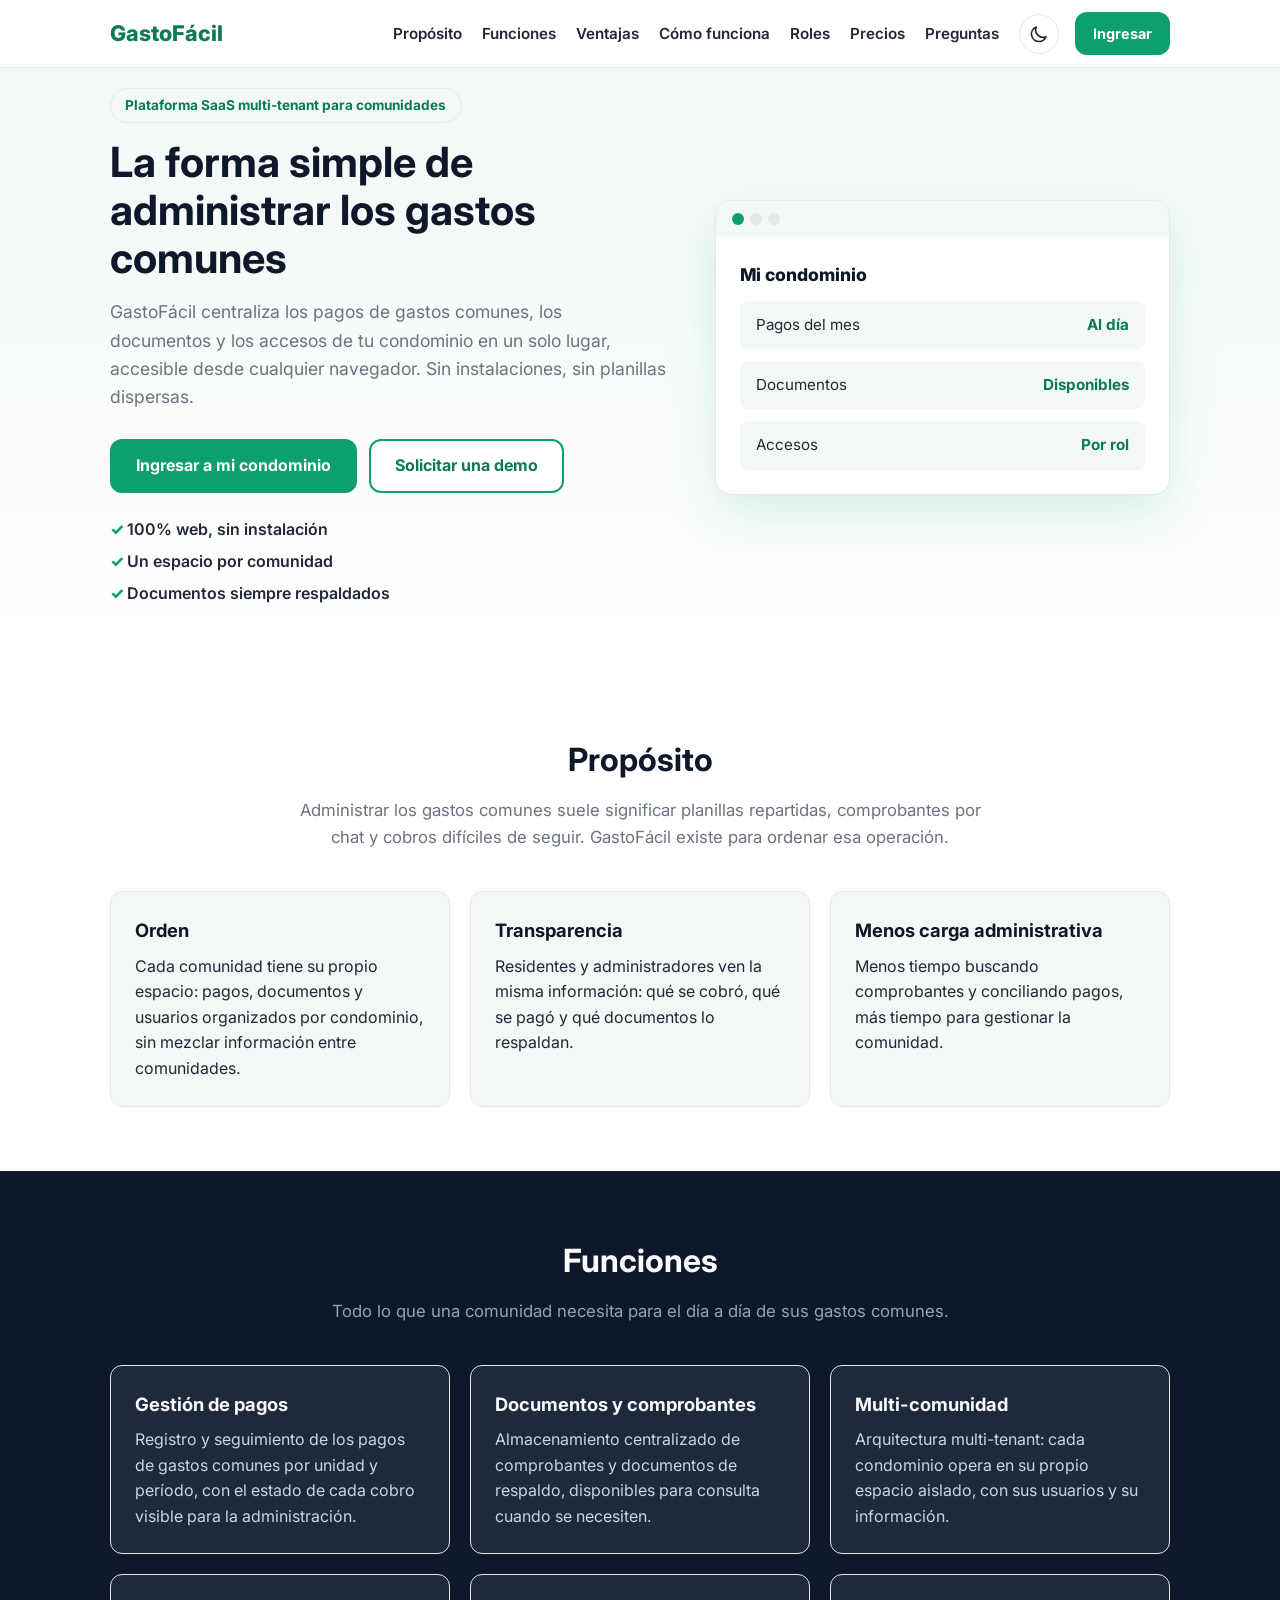
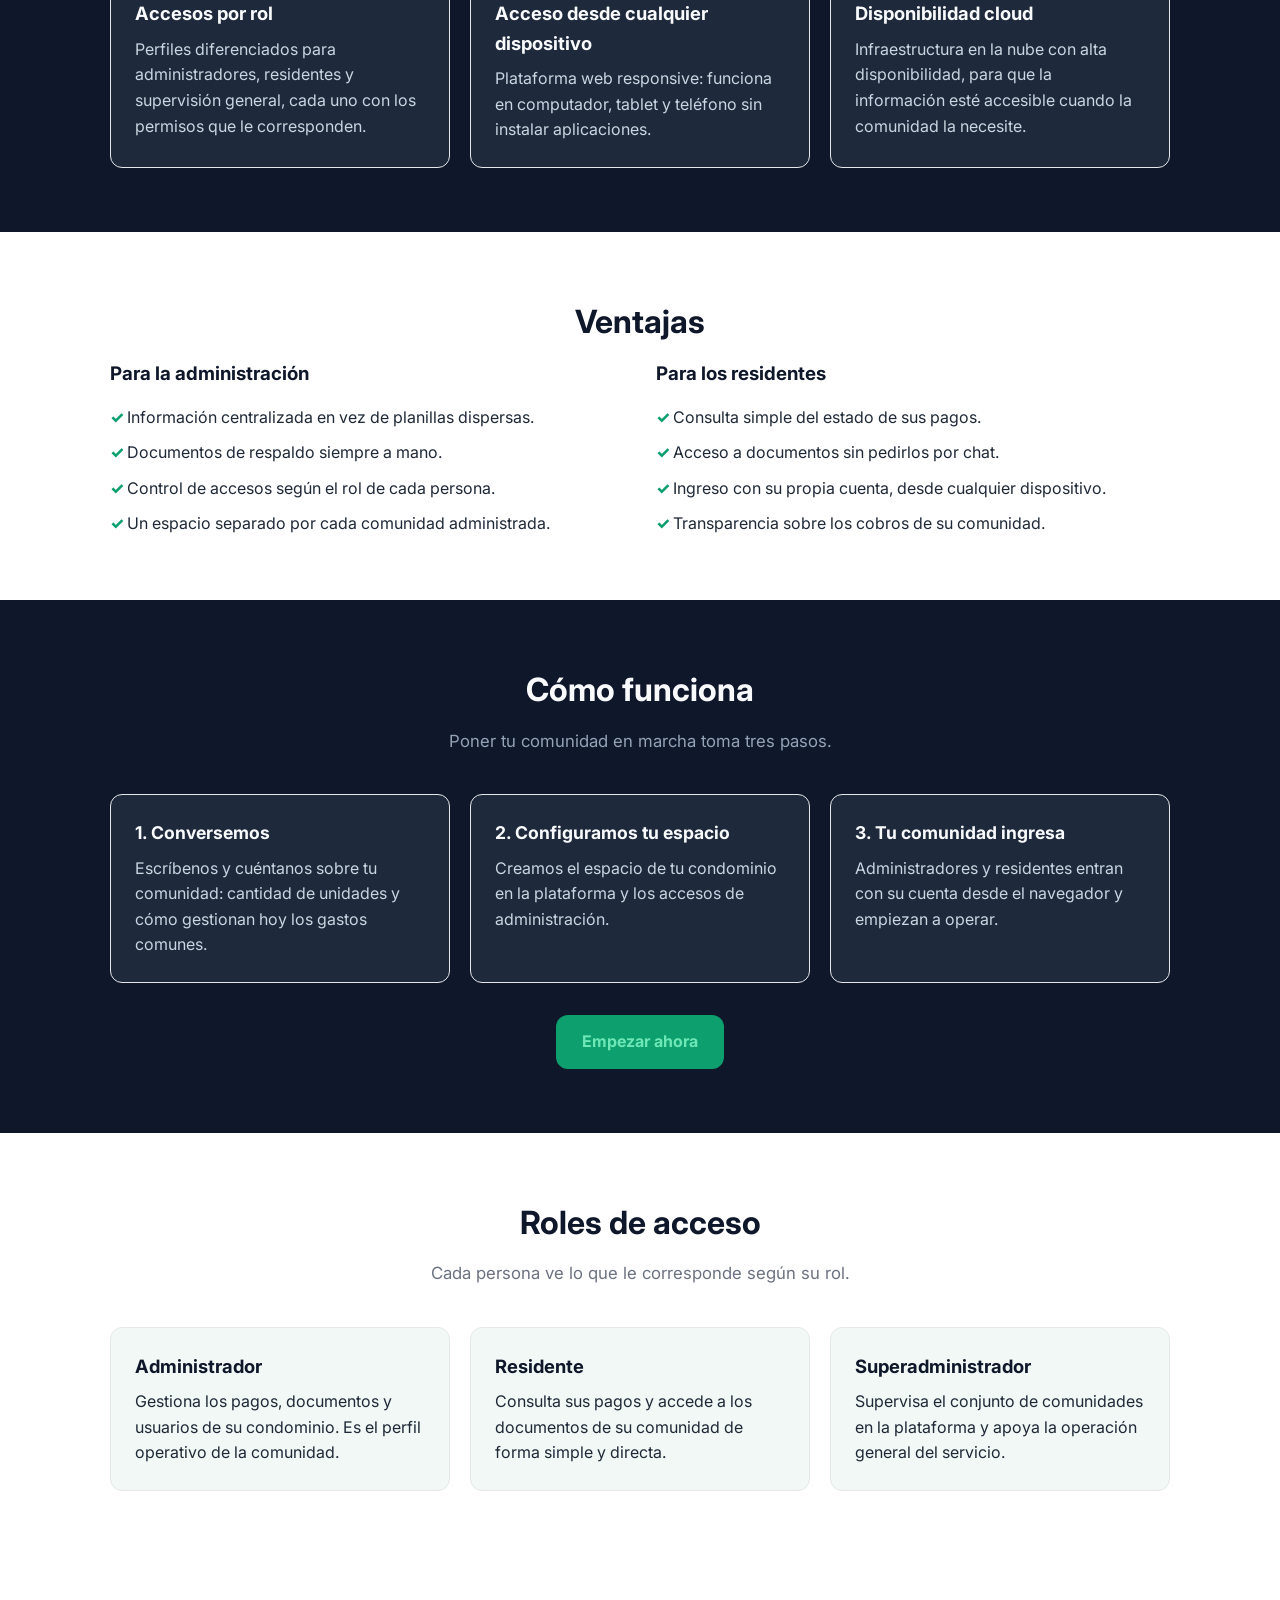
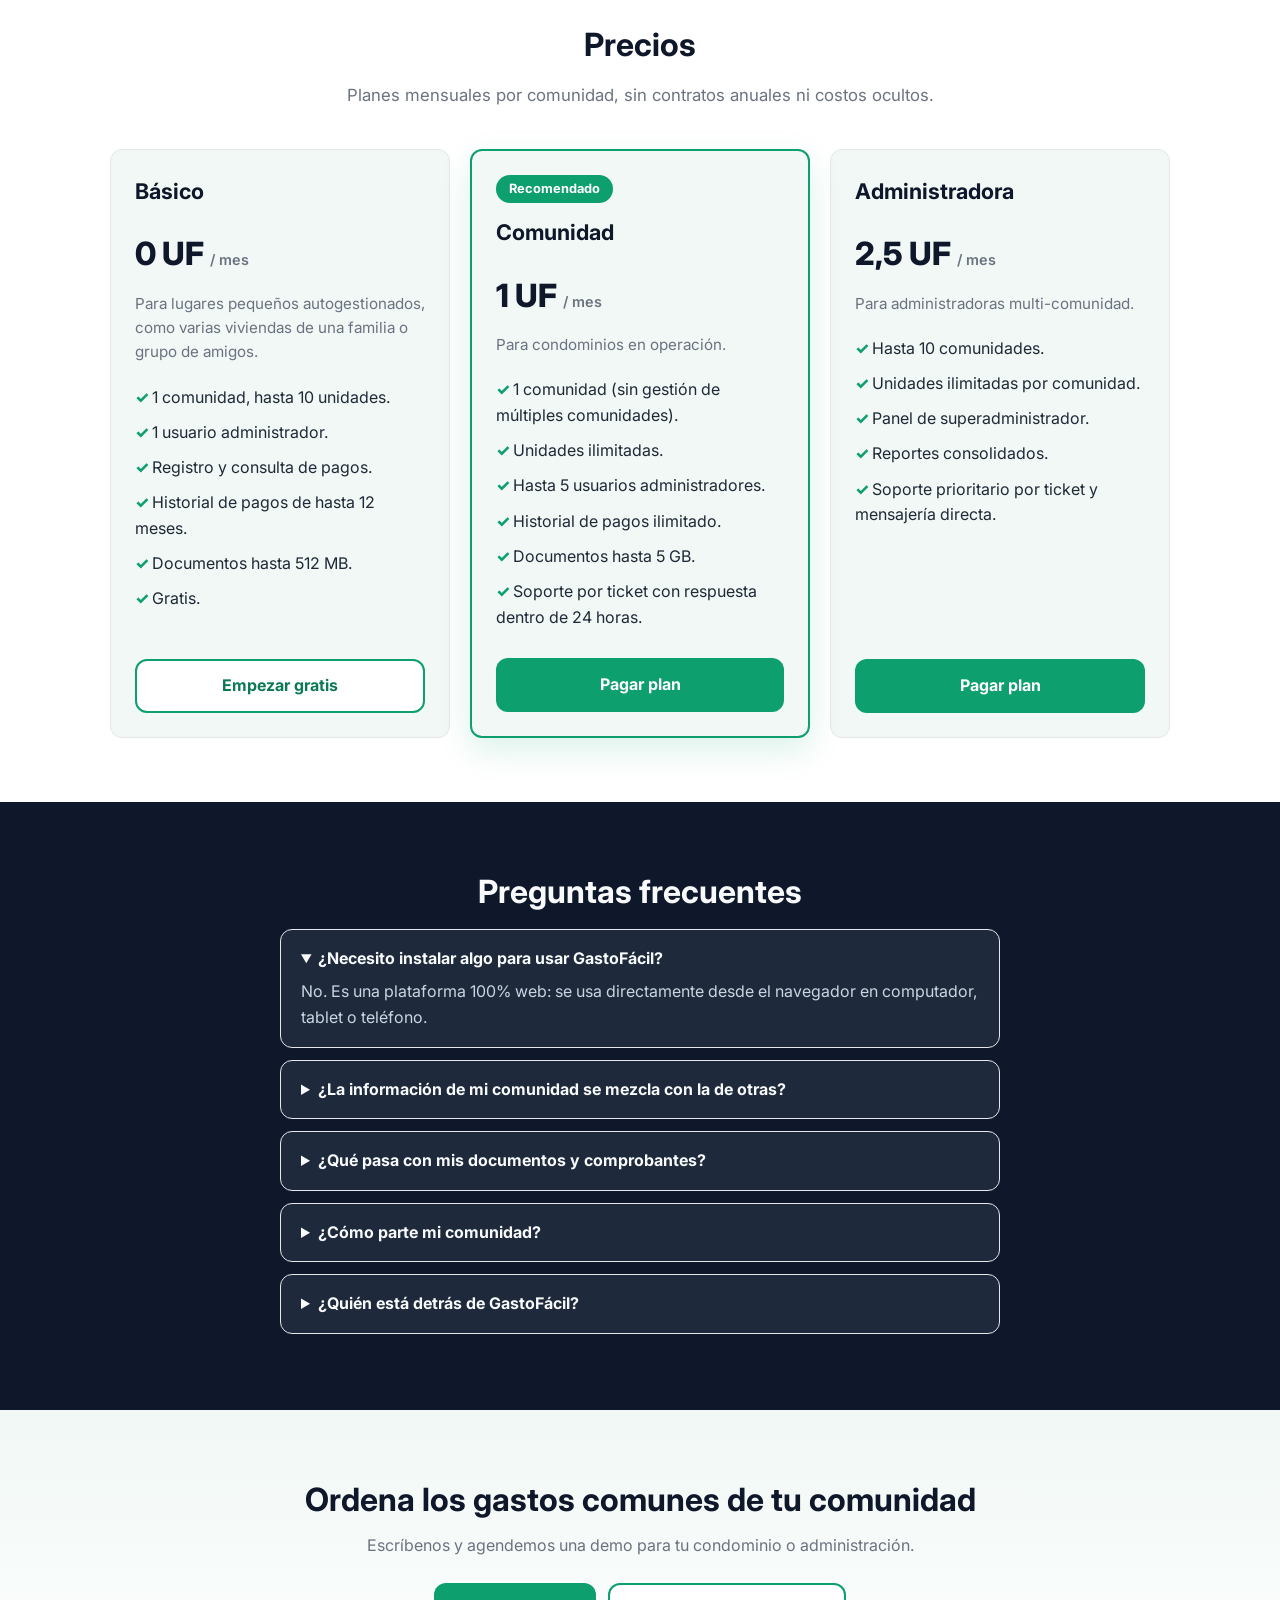
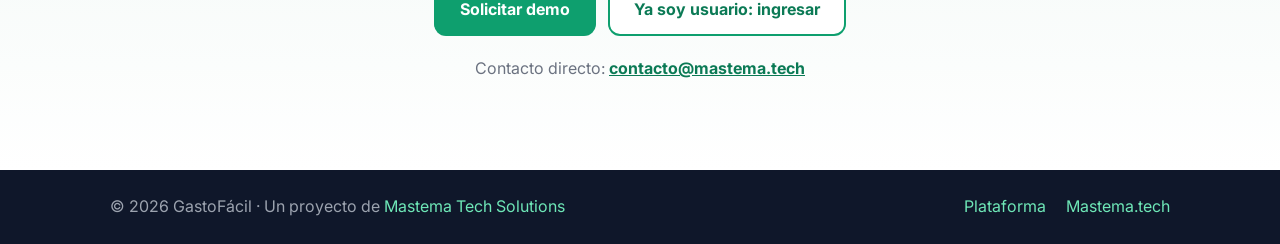
==== commit 0ad6962b: "feat(landing): actualiza planes y precios en UF" ====
--- a/public/index.html
+++ b/public/index.html
@@ -229,40 +229,43 @@
                 <div class="cards-3 pricing">
                     <article class="card plan">
                         <h3>Básico</h3>
-                        <p class="plan-price">$0 <span>/ mes</span></p>
-                        <p class="plan-tagline">Para comunidades pequeñas.</p>
-                        <ul class="check-list">
-                            <li>1 comunidad, hasta 30 unidades.</li>
+                        <p class="plan-price">0 UF <span>/ mes</span></p>
+                        <p class="plan-tagline">Para lugares pequeños autogestionados, como varias viviendas de una familia o grupo de amigos.</p>
+                        <ul class="check-list">
+                            <li>1 comunidad, hasta 10 unidades.</li>
+                            <li>1 usuario administrador.</li>
                             <li>Registro y consulta de pagos.</li>
-                            <li>1 usuario administrador.</li>
-                            <li>Documentos hasta 1 GB.</li>
+                            <li>Historial de pagos de hasta 12 meses.</li>
+                            <li>Documentos hasta 512 MB.</li>
+                            <li>Gratis.</li>
                         </ul>
                         <a href="mailto:contacto@mastema.tech?subject=GastoF%C3%A1cil%20Plan%20B%C3%A1sico" class="btn btn-secondary">Empezar gratis</a>
                     </article>
                     <article class="card plan plan-featured">
                         <p class="plan-badge">Recomendado</p>
                         <h3>Comunidad</h3>
-                        <p class="plan-price">$24.990 <span>/ mes</span></p>
+                        <p class="plan-price">1 UF <span>/ mes</span></p>
                         <p class="plan-tagline">Para condominios en operación.</p>
                         <ul class="check-list">
-                            <li>Todo lo del plan Básico.</li>
+                            <li>1 comunidad (sin gestión de múltiples comunidades).</li>
                             <li>Unidades ilimitadas.</li>
-                            <li>Documentos hasta 10 GB.</li>
-                            <li>Historial de pagos y reportes.</li>
-                            <li>Soporte por correo.</li>
+                            <li>Hasta 5 usuarios administradores.</li>
+                            <li>Historial de pagos ilimitado.</li>
+                            <li>Documentos hasta 5 GB.</li>
+                            <li>Soporte por ticket con respuesta dentro de 24 horas.</li>
                         </ul>
                         <a href="https://sandbox.flow.cl/app/web/pay.php?token=37708AC8B15FFA777FD43833BEC082DEB663CC7L" class="btn btn-primary" target="_blank" rel="noopener noreferrer">Pagar plan</a>
                     </article>
                     <article class="card plan">
                         <h3>Administradora</h3>
-                        <p class="plan-price">$59.990 <span>/ mes</span></p>
+                        <p class="plan-price">2,5 UF <span>/ mes</span></p>
                         <p class="plan-tagline">Para administradoras multi-comunidad.</p>
                         <ul class="check-list">
-                            <li>Todo lo del plan Comunidad.</li>
-                            <li>Comunidades ilimitadas.</li>
-                            <li>Panel de superadministración.</li>
+                            <li>Hasta 10 comunidades.</li>
+                            <li>Unidades ilimitadas por comunidad.</li>
+                            <li>Panel de superadministrador.</li>
                             <li>Reportes consolidados.</li>
-                            <li>Soporte prioritario.</li>
+                            <li>Soporte prioritario por ticket y mensajería directa.</li>
                         </ul>
                         <a href="https://sandbox.flow.cl/app/web/pay.php?token=CDD99D182BD1B6A4672D918FBF1395AFDD29D47Y" class="btn btn-primary" target="_blank" rel="noopener noreferrer">Pagar plan</a>
                     </article>
--- a/public/styles.css
+++ b/public/styles.css
@@ -32,8 +32,8 @@
 [data-theme="dark"], :root[data-theme="dark"] {
     --primary: #22c55e;
     --primary-dark: #16a34a;
-    --dark: #f8fafc;
-    --dark-2: #e2e8f0;
+    --dark: #0f172a;
+    --dark-2: #1e293b;
     --bg: #0f172a;
     --bg-soft: #1e293b;
     --text: #e2e8f0;
@@ -61,8 +61,8 @@
     :root:not([data-theme="light"]) {
         --primary: #22c55e;
         --primary-dark: #16a34a;
-        --dark: #f8fafc;
-        --dark-2: #e2e8f0;
+        --dark: #0f172a;
+        --dark-2: #1e293b;
         --bg: #0f172a;
         --bg-soft: #1e293b;
         --text: #e2e8f0;
@@ -101,8 +101,8 @@
     position: absolute;
     left: -9999px;
     top: 0;
-    background: var(--dark);
-    color: #fff;
+    background: var(--text-heading);
+    color: var(--bg);
     padding: 0.75rem 1rem;
     z-index: 100;
 }
@@ -142,14 +142,21 @@
     position: sticky;
     top: 0;
     z-index: 50;
-    background: rgba(255, 255, 255, 0.95);
+    background: rgba(15, 23, 42, 0.95);
     backdrop-filter: blur(8px);
     border-bottom: 1px solid var(--border);
     transition: background-color 0.3s ease;
 }
 
-[data-theme="dark"] .navbar,
-@media (prefers-color-scheme: dark) { .navbar { background: rgba(15, 23, 42, 0.95); } }
+[data-theme="light"] .navbar {
+    background: rgba(255, 255, 255, 0.95);
+}
+
+@media (prefers-color-scheme: light) {
+    :root:not([data-theme="dark"]) .navbar {
+        background: rgba(255, 255, 255, 0.95);
+    }
+}
 
 .nav-content {
     max-width: var(--max-width);
@@ -177,7 +184,17 @@
     min-height: 44px;
     justify-content: center;
 }
-.menu-toggle span { display: block; width: 24px; height: 3px; background: var(--dark); border-radius: 2px; }
+.menu-toggle span { display: block; width: 24px; height: 3px; background: #f8fafc; border-radius: 2px; }
+
+[data-theme="light"] .menu-toggle span {
+    background: var(--text-heading);
+}
+
+@media (prefers-color-scheme: light) {
+    :root:not([data-theme="dark"]) .menu-toggle span {
+        background: var(--text-heading);
+    }
+}
 
 .mobile-nav { display: none; background: var(--bg); border-bottom: 1px solid var(--border); }
 .mobile-nav.active { display: block; }
@@ -210,6 +227,7 @@
 .btn-sm { padding: 0.5rem 1rem; font-size: 0.9rem; }
 
 /* Hero */
+#inicio { scroll-margin-top: 120px; padding-top: 20px; }
 .hero { background: linear-gradient(180deg, var(--bg-soft), var(--bg)); padding: 4rem 0; transition: background 0.3s ease; }
 .hero-grid { display: grid; grid-template-columns: 1.1fr 0.9fr; gap: 3rem; align-items: center; }
 .hero-badge {
@@ -256,12 +274,49 @@
 /* Sections */
 .section { padding: 4rem 0; }
 .section-dark { background: var(--dark); color: #e5e7eb; }
-.section-dark .section-title { color: var(--dark-2); }
-.section-dark .section-lead { color: var(--muted); }
+.section-dark .section-title { color: #f8fafc; }
+.section-dark .section-lead { color: #94a3b8; }
 .section-dark .card { background: var(--dark-2); border-color: var(--border); color: #e5e7eb; }
-.section-dark .card h3, .section-dark .card strong { color: var(--dark-2); }
+.section-dark .card h3, .section-dark .card strong { color: #f8fafc; }
 .section-dark .card p { color: #cbd5e1; }
 .section-dark a { color: #6ee7b7; }
+
+/* In dark mode, section-dark should invert to light for contrast */
+[data-theme="dark"] .section-dark,
+@media (prefers-color-scheme: dark) {
+    :root:not([data-theme="light"]) .section-dark {
+        background: var(--bg-soft);
+        color: var(--text);
+    }
+    [data-theme="dark"] .section-dark .section-title,
+    :root:not([data-theme="light"]) .section-dark .section-title {
+        color: var(--text-heading);
+    }
+    [data-theme="dark"] .section-dark .section-lead,
+    :root:not([data-theme="light"]) .section-dark .section-lead {
+        color: var(--muted);
+    }
+    [data-theme="dark"] .section-dark .card,
+    :root:not([data-theme="light"]) .section-dark .card {
+        background: var(--bg);
+        border-color: var(--border);
+        color: var(--text);
+    }
+    [data-theme="dark"] .section-dark .card h3,
+    [data-theme="dark"] .section-dark .card strong,
+    :root:not([data-theme="light"]) .section-dark .card h3,
+    :root:not([data-theme="light"]) .section-dark .card strong {
+        color: var(--text-heading);
+    }
+    [data-theme="dark"] .section-dark .card p,
+    :root:not([data-theme="light"]) .section-dark .card p {
+        color: var(--text);
+    }
+    [data-theme="dark"] .section-dark a,
+    :root:not([data-theme="light"]) .section-dark a {
+        color: var(--primary-dark);
+    }
+}
 
 .section-title { font-size: 2rem; color: var(--text-heading); margin-bottom: 0.75rem; text-align: center; }
 .section-lead { text-align: center; color: var(--muted); max-width: 700px; margin: 0 auto 2.5rem; font-size: 1.05rem; }
@@ -285,7 +340,7 @@
 
 .steps { list-style: none; display: grid; grid-template-columns: repeat(3, 1fr); gap: 1.25rem; margin-bottom: 2rem; counter-reset: step; }
 .steps li { background: var(--dark-2); border: 1px solid var(--border); border-radius: var(--radius); padding: 1.5rem; }
-.steps strong { color: var(--dark); font-size: 1.1rem; display: block; margin-bottom: 0.5rem; }
+.steps strong { color: #f8fafc; font-size: 1.1rem; display: block; margin-bottom: 0.5rem; }
 .steps p { color: #cbd5e1; }
 
 .faq-item {
@@ -295,7 +350,7 @@
     padding: 1rem 1.25rem;
     margin-bottom: 0.75rem;
 }
-.faq-item summary { cursor: pointer; font-weight: 700; color: var(--dark); }
+.faq-item summary { cursor: pointer; font-weight: 700; color: #f8fafc; }
 .faq-item p { margin-top: 0.5rem; color: #cbd5e1; }
 
 .cta { background: linear-gradient(180deg, var(--bg-soft), var(--bg)); }
